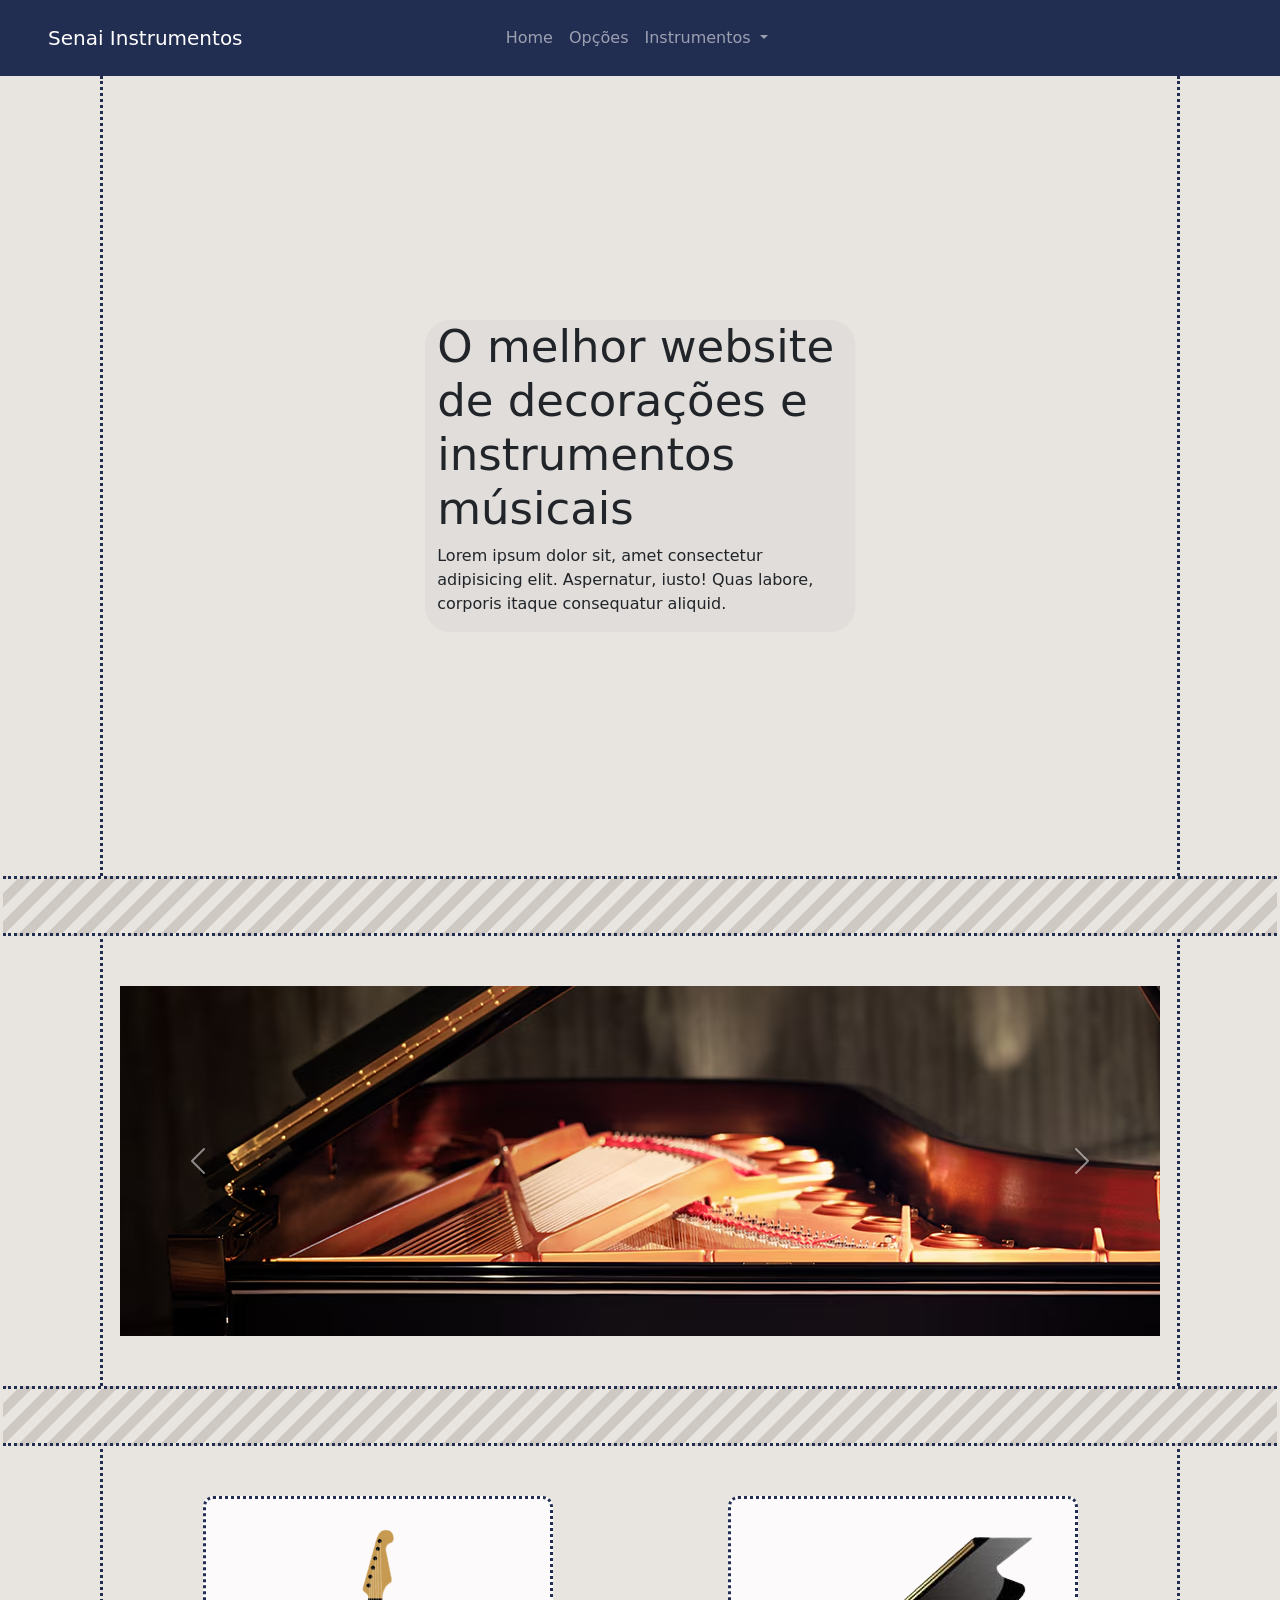
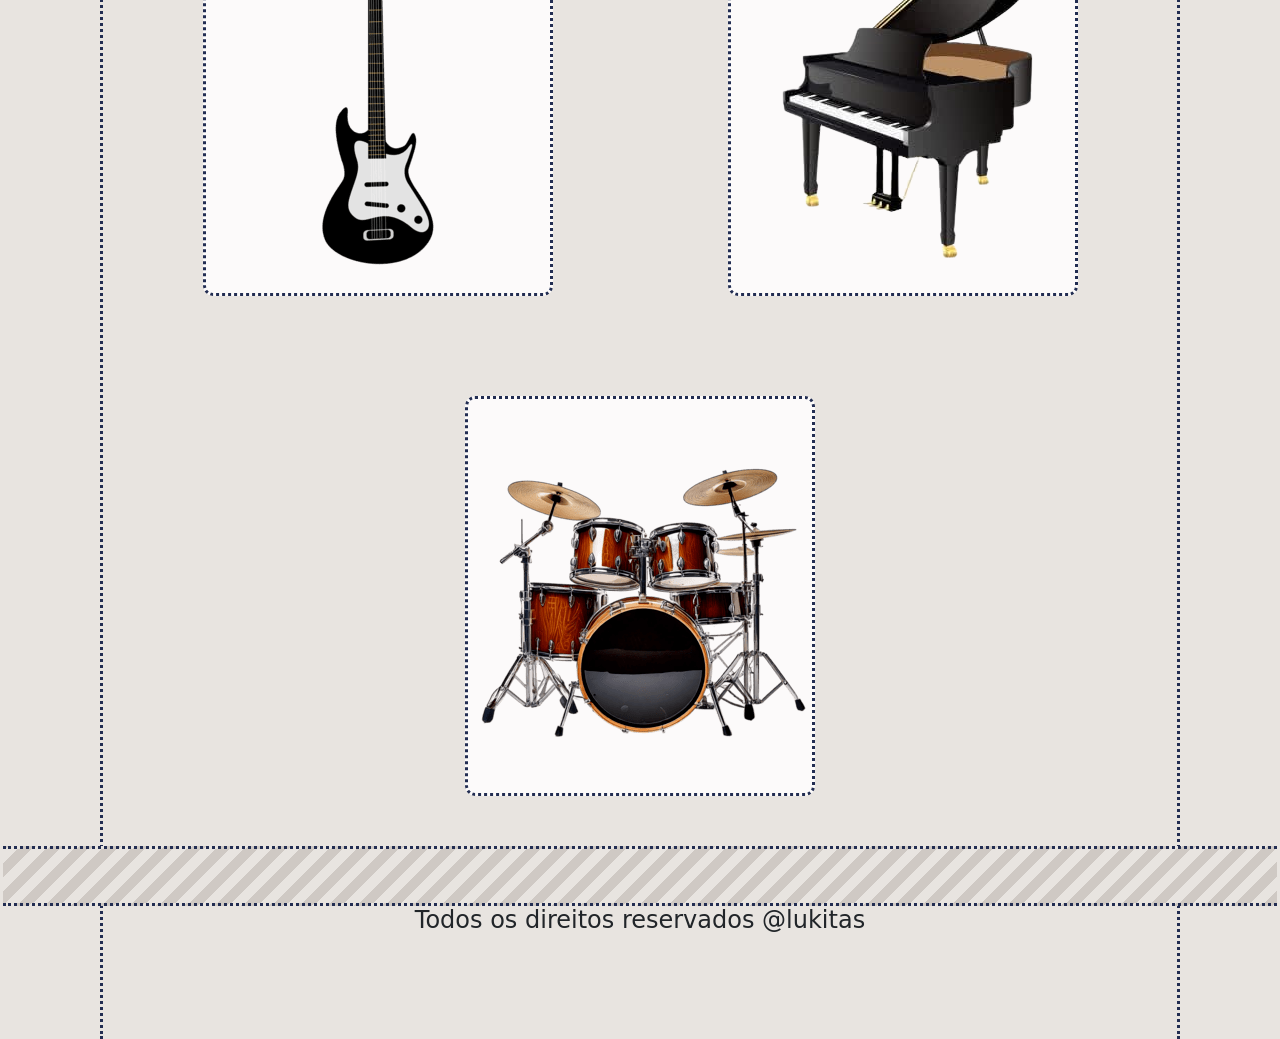
==== index.html @ 1358415d "first commit" ====
<!doctype html>
<html lang="pt-br">
  <head>
    <!-- Required meta tags -->
    <meta charset="utf-8">
    <meta name="viewport" content="width=device-width, initial-scale=1">

    <!-- Bootstrap CSS -->
    <link href="https://cdn.jsdelivr.net/npm/bootstrap@5.3.8/dist/css/bootstrap.min.css" rel="stylesheet" integrity="sha384-sRIl4kxILFvY47J16cr9ZwB07vP4J8+LH7qKQnuqkuIAvNWLzeN8tE5YBujZqJLB" crossorigin="anonymous">
    <link rel="stylesheet" href="https://cdn.jsdelivr.net/npm/bootstrap-icons@1.13.1/font/bootstrap-icons.min.css">
    <!-- <link rel="stylesheet" href="cards.css"> -->
    <link rel="stylesheet" href="index.css">
    <link rel="stylesheet" href="card.css">
    <title></title>
  </head>
  <body>
    <!-- Navbar-->
    <nav class="navbar container-fluid position-fixed navbar-expand-lg navbar-dark d-flex justify-content-center" style="z-index: 999;">
        <div class="container-fluid mx-5" style="padding: 10px 0 10px 0;">
          <a class="navbar-brand" href="#">Senai Instrumentos</a>
          <button class="navbar-toggler" type="button" data-bs-toggle="collapse" data-bs-target="#navbarSupportedContent" aria-controls="navbarSupportedContent" aria-expanded="false" aria-label="Toggle navigation">
            <span class="navbar-toggler-icon"></span>
          </button>
          <div class="collapse navbar-collapse" style="margin-right: 217.06px;" id="navbarSupportedContent">
            <ul class="navbar-nav mx-auto">
              <li class="nav-item d-flex">
                <a class="nav-link" aria-current="page" href="index.html"> Home </a>
              </li>
              <li class="nav-item">
                <a class="nav-link" href="#cards">Opções</a>
              </li>
              <li class="nav-item dropdown">
                <a class="nav-link dropdown-toggle" href="#" role="button" data-bs-toggle="dropdown" aria-expanded="false">
                  Instrumentos
                </a>
                <ul class="dropdown-menu">
                  <li><a class="dropdown-item" href="criticabarbie.html">Guitarra</a></li>
                  <li><a class="dropdown-item" href="criticaguardioes.html">Piano</a></li>
                  <li><a class="dropdown-item" href="oppen.html">Bateria</a></li>
                </ul>
              </li>
              <!-- <li class="nav-item">
                <a class="nav-link disabled" aria-disabled="true">Disabled</a>
              </li> -->
            </ul>
          </div>
        </div>
      </nav>

      <div class="" style="height: 76px;"></div>

      <!--  -->
      <div class="container_main">
        <div class="bordas">
          <div class="main container-fluid h-lg row">
              <span class="main_div nao-selecionavel">
                <h1 class="main_text">O melhor website de decorações e instrumentos músicais</h1>
                <p>Lorem ipsum dolor sit, amet consectetur adipisicing elit. Aspernatur, iusto! Quas labore, corporis itaque consequatur aliquid.</p>
              </span>
              <iframe class="fundo_3d" src='https://my.spline.design/miniroomremakecopyprogrammerroom-Y5254fxgfsBkAkt3zBCQ5rfI/' frameborder='0' width='100%' height='100%'></iframe>
              <!-- <iframe src='https://my.spline.design/miniroomremakecopyprogrammerroom-Y5254fxgfsBkAkt3zBCQ5rfI/' frameborder='0' width='100%' height='100%' class="fundo_3d"></iframe> -->
          </div>
    
          <!--  -->
          <div class="divisor"></div>
          <!--  -->

          <!--carrossel-->
          <div class="div_fundo_container">
            <!-- <div class="div_fundo"> -->
              <div class="animar container-fluid">
                <div id="carouselExample" class="carousel slide">
                  <div class="carousel-inner"  style="overflow: hidden !important;">
                    <div class="carousel-item active" style="overflow: hidden !important;">
                      <div class="quadrado">
                        <img src="img/teste.avif" style="object-fit: cover !important; object-position: center !important;" alt="">
                      </div>
                    </div>
                    <div class="carousel-item">
                      <div class="quadrado">
                        <img src="img/drum.jpg" style="object-fit: cover !important; object-position: center !important;" alt="">
                      </div>
                    </div>
                    <div class="carousel-item">
                      <div class="quadrado">
                        <img src="img/hq720.jpg" style="object-fit: cover !important; object-position: center !important;" alt="">
                      </div>
                    </div>
                  </div>
                  <button class="carousel-control-prev" type="button" data-bs-target="#carouselExample" data-bs-slide="prev">
                    <span class="carousel-control-prev-icon" aria-hidden="true"></span>
                    <span class="visually-hidden">Previous</span>
                  </button>
                  <button class="carousel-control-next" type="button" data-bs-target="#carouselExample" data-bs-slide="next">
                    <span class="carousel-control-next-icon" aria-hidden="true"></span>
                    <span class="visually-hidden">Next</span>
                  </button>
                </div>
              </div>
            <!-- </div> -->
          </div>
          <!--Final do carrosel-->

          <div class="divisor"></div>

          <section id="cards" class="container-fluid">
            <div class="container_cards">
              <div class="flip-card">
                  <div class="flip-card-inner">
                      <!-- Frente do Card -->
                      <div class="flip-card-front">
                      <img src="img/gui.png" alt="">
                      </div>
                      <!-- Verso do Card -->
                      <div class="flip-card-back">
                      <h2>Ver mais sobre Guitarra</h2>
                      <a href="criticabarbie.html" class="bnt_card">Ver mais</a>
                      </div>
                  </div>
              </div>
              <div class="flip-card">
                  <div class="flip-card-inner">
                      <!-- Frente do Card -->
                      <div class="flip-card-front">
                      <img src="img/pian.png" alt="">
                      </div>
                      <!-- Verso do Card -->
                      <div class="flip-card-back">
                      <h2>Ver mais sobre Piano</h2>
                      <a href="criticaguardioes.html" class="bnt_card">Ver mais</a>
                      </div>
                  </div>
              </div>
              <div class="flip-card">
                  <div class="flip-card-inner">
                      <!-- Frente do Card -->
                      <div class="flip-card-front">
                      <img src="img/bat.png" alt="">
                      </div>
                      <!-- Verso do Card -->
                      <div class="flip-card-back">
                      <h2>Ver mais sobre Bateria</h2>
                      <a href="oppen.html" class="bnt_card">Ver mais</a>
                      </div>
                  </div>
              </div>
            </div>
          </section>
          <div class="divisor"></div>
          <h4>Todos os direitos reservados @lukitas</h4>
          <br> <br> <br> <br>   
        </div>
      </div>  

    
  <script src="carregando_items.js"></script>
  <script src="https://cdn.jsdelivr.net/npm/bootstrap@5.3.8/dist/js/bootstrap.bundle.min.js" integrity="sha384-FKyoEForCGlyvwx9Hj09JcYn3nv7wiPVlz7YYwJrWVcXK/BmnVDxM+D2scQbITxI" crossorigin="anonymous"></script>
  </body>
</html>
---- cards.css ----
@import url("https://fonts.googleapis.com/css?family=Cardo:400i|Rubik:400,700&display=swap");
:root {
  --d: 700ms;
  --e: cubic-bezier(0.19, 1, 0.22, 1);
  --font-sans: "Rubik", sans-serif;
  --font-serif: "Cardo", serif;
}

* {
  box-sizing: border-box;
  
}





.page-content {
  display: grid;
  grid-gap: 1rem;
  padding: 1rem;
  max-width: 1024px;
  margin: 0 auto;
  font-family: var(--font-sans);
  
}
.background {
    position: absolute;
    top: 5;
    left: 25;
    right: 25;
    bottom: 0;
    background-color: black; /* Cor do fundo */
    z-index: -1; /* Coloca o fundo atrás dos cards */
  }
@media (min-width: 600px) {
  .page-content {
    grid-template-columns: repeat(2, 1fr);
  }
}
@media (min-width: 800px) {
  .page-content {
    grid-template-columns: repeat(4, 1fr);
  }
}

.card {
  position: relative;
  margin-left: 00px;

  display: flex;
  align-items: center;
  overflow: hidden;
  padding: 1rem;
  margin-left: 70%;
  width: 100%;
  text-align: center;
  color: whitesmoke;
  background-color: whitesmoke;
  box-shadow: 0 1px 1px rgba(0, 0, 0, 0.1), 0 2px 2px rgba(0, 0, 0, 0.1), 0 4px 4px rgba(0, 0, 0, 0.1), 0 8px 8px rgba(0, 0, 0, 0.1), 0 16px 16px rgba(0, 0, 0, 0.1);
}
@media (min-width: 600px) {
  .card {
    height: 350px;
  }
}
.card:before {
  content: "";
  position: absolute;
  top: 0;
  left: 0;
  width: 100%;
  height: 110%;
  background-size: cover;
  background-position: 0 0;
  transition: transform calc(var(--d) * 1.5) var(--e);
  pointer-events: none;
}
.card:after {
  content: "";
  display: block;
  position: absolute;
  top: 0;
  left: 0;
  width: 100%;
  height: 200%;
  pointer-events: none;
  background-image: linear-gradient(to bottom, rgba(0, 0, 0, 0) 0%, rgba(0, 0, 0, 0.009) 11.7%, rgba(0, 0, 0, 0.034) 22.1%, rgba(0, 0, 0, 0.072) 31.2%, rgba(0, 0, 0, 0.123) 39.4%, rgba(0, 0, 0, 0.182) 46.6%, rgba(0, 0, 0, 0.249) 53.1%, rgba(0, 0, 0, 0.32) 58.9%, rgba(0, 0, 0, 0.394) 64.3%, rgba(0, 0, 0, 0.468) 69.3%, rgba(0, 0, 0, 0.54) 74.1%, rgba(0, 0, 0, 0.607) 78.8%, rgba(0, 0, 0, 0.668) 83.6%, rgba(0, 0, 0, 0.721) 88.7%, rgba(0, 0, 0, 0.762) 94.1%, rgba(0, 0, 0, 0.79) 100%);
  transform: translateY(-60%);
  transition: transform calc(var(--d) * 2) var(--e);
}

.card:before {
    /* ... outras propriedades ... */
    background-size: cover; /* ou contain, ou um valor específico de tamanho */
    background-position: center center; /* centraliza a imagem */
    transition: transform calc(var(--d) * 3.5) var(--e);
    pointer-events: none;
  }
  
  .card:nth-child(1):before {
    background-image: url('img/baixados.jpeg');
    background-size: cover; /* ou outro tamanho desejado */
  }
  
  .card:nth-child(2):before {
    background-image: url('img/oppenheimer.jpg');
    background-size: 135% auto; /* ou outro tamanho desejado */
  }
  
  .card:nth-child(3):before {
    background-image: url('img/guardioes.jpg');
    background-size: 125% auto; /* ou outro tamanho desejado */
  }
  
  
  
  
  
  
  


.content {
  position: relative;
  display: flex;
  flex-direction: column;
  align-items: center;
  width: 100%;
  padding: 1rem;
  transition: transform var(--d) var(--e);
  z-index: 1;
}
.content > * + * {
  margin-top: 1rem;
}

.title {
  font-size: 1.3rem;
  font-weight: bold;
  line-height: 1.2;
}

.copy {
  font-family: var(--font-serif);
  font-size: 1.125rem;
  font-style: italic;
  line-height: 1.35;
}

.btn {
  cursor: pointer;
  margin-top: 1.5rem;
  padding: 0.75rem 1.5rem;
  font-size: 0.65rem;
  font-weight: bold;
  letter-spacing: 0.025rem;
  text-transform: uppercase;
  color: white;
  background-color: black;
  border: none;
}
.btn:hover {
  background-color: #635e5e;
}
.btn:focus {
  outline: 1px dashed yellow;
  outline-offset: 3px;
}

@media (hover: hover) and (min-width: 600px) {
  .card:after {
    transform: translateY(0);
  }

  .content {
    transform: translateY(calc(100% - 4.5rem));
  }
  .content > *:not(.title) {
    opacity: 0;
    transform: translateY(1rem);
    transition: transform var(--d) var(--e), opacity var(--d) var(--e);
  }

  .card:hover,
.card:focus-within {
    align-items: center;
  }
  .card:hover:before,
.card:focus-within:before {
    transform: translateY(-4%);
  }
  .card:hover:after,
.card:focus-within:after {
    transform: translateY(-50%);
  }
  .card:hover .content,
.card:focus-within .content {
    transform: translateY(0);
  }
  .card:hover .content > *:not(.title),
.card:focus-within .content > *:not(.title) {
    opacity: 1;
    transform: translateY(0);
    transition-delay: calc(var(--d) / 8);
  }

  .card:focus-within:before, .card:focus-within:after,
.card:focus-within .content,
.card:focus-within .content > *:not(.title) {
    transition-duration: 0s;
  }
}


/* -- YouTube Link Styles -- */

#source-link {
  top: 60px;
}

#source-link > i {
  color: rgb(94, 106, 210);
}

#yt-link {  
  top: 10px;
}

#yt-link > i {
  color: rgb(219, 31, 106); 

}

.meta-link {
  align-items: center;
  backdrop-filter: blur(3px);
  background-color: rgba(255, 255, 255, 0.05);
  border: 1px solid rgba(255, 255, 255, 0.1);
  border-radius: 6px;
  box-shadow: 2px 2px 2px rgba(0, 0, 0, 0.1);
  cursor: pointer;  
  display: inline-flex;
  gap: 5px;
  left: 10px;
  padding: 10px 20px;
  position: fixed;
  text-decoration: none;
  transition: background-color 600ms, border-color 600ms;
  z-index: 10000;
}

.meta-link:hover {
  background-color: rgba(255, 255, 255, 0.1);
  border: 1px solid rgba(255, 255, 255, 0.2);
}

.meta-link > i, .meta-link > span {
  height: 20px;
  line-height: 20px;
}

.meta-link > span {
  color: white;
  font-family: "Rubik", sans-serif;
  transition: color 600ms;
}
---- index.css ----
*{
  box-sizing: border-box;
  margin: 0;
  padding: 0;
}
body{
  /* background: linear-gradient(to right, #e8e4e0, #cfc9c4); */
  background-color: #e8e4e0;
  overflow-x: hidden;
}
.container_main{
  padding: 0 100px 0 100px;
  z-index: 20;
}
nav{
  background-color: #222d52;
}
.bordas{
  border: 3px dotted #222d52;
  border-top: 0px;
  border-bottom: 0px;
  display: flex;
  flex-direction: column;
  align-items: center;
  justify-content: center;
  z-index: 10;
}
.main{
  position: relative;
  height: 800px;
  margin: 0;
  padding: 0;
  z-index: 5;
}
.nao-selecionavel {
  -webkit-user-select: none; /* Chrome, Safari, Opera */
  -moz-user-select: none;    /* Firefox */
  -ms-user-select: none;     /* IE/Edge */
  user-select: none;         /* Padrão moderno */
}

.main_div{
  flex-direction: column;
  position: absolute;
  top: 50%;
  left: 50%;
  transform: translate(-50%, -50%);
  width: 40%;
  height: auto;
  z-index: 101;

  background-color: rgb(199, 199, 199, 0.25);
  border-radius: 25px;
}
.main_text{
  font-size: clamp(1.8rem, 5vh, 5rem);
}
.fundo_3d{
  z-index: 100;
  position: absolute;
  top: 0;
  right: 0;
  padding: 0;
}
.mx-6{
  margin: 0 2vw 0 2vw;
}

.div-infos{
  max-width: 100%;
  padding: 35px;
  width: 100%;
}
.info_groups{
  display: flex;
  opacity: 0;
  transition: 600ms ease;
}
.infos_left{
  height: 16rem;
  width: 50%;

  background-color: #222d52;
  opacity: 90%;
  border-radius: 15px 0 0 15px;
}
.infos_right{
  height: 16rem;
  width: 50%;

  background-color: #1f1f1f;
  opacity: 90%;
  border-radius: 0 15px 15px 0;
}
.divisor{
  border: 3px dotted #222d52;
  border-left: 0px;
  border-right: 0px;
  height: 60px;
  width: calc(100% + 200px);
  background-image: repeating-linear-gradient(
    135deg,
    #e8e4e0,
    #e8e4e0 10px,
    #cfc9c4 10px,
    #cfc9c4 20px
  );
}
.animar{
  opacity: 0;
  transform: translateY(20px);
  transition: 0.6s;
}
.animar.show{
  opacity: 1;
  transform: translateY(0);
}
.quadrado{
  width: 100%;
  height: 350px;
}
.div_fundo_container{
  width: 100%;
  height: clamp(1.8rem, 50vh, 50rem);
  padding: 5px;
  display: flex;
  align-items: center;
  justify-content: center;
}
.div_fundo{
  display: flex;
  align-items: center;
  justify-content: center;
  top: 50%;
  height: 100%;
  width: 100%;
  background-color: #cfc9c4;
  border: 3px dotted #222d52;
  border-radius: 15px;
}
.center{
  display: flex;
  align-items: center;
  justify-content: center;
}
@media screen and (max-width: 1200px){
  .container_main{
    padding: 0 50px 0 50px;
  }
}
---- card.css ----
.container_cards{
  display: flex;
  flex-wrap: wrap;
  align-items: center;
  justify-content: space-around;
  width: 100%;
}

.flip-card {
  background-color: transparent;
  width: 350px;
  height: 400px;
  margin: 50px;
}

.flip-card-inner {
  position: relative;
  width: 100%;
  height: 100%;
  text-align: center;
  transition: transform 0.6s;
  transform-style: preserve-3d;
}

.flip-card:hover .flip-card-inner {
  transform: rotateY(180deg);
}

.flip-card-front, .flip-card-back {
  position: absolute;
  width: 100%;
  height: 100%;
  backface-visibility: hidden;
  display: flex;
  align-items: center;
  justify-content: center;
  border-radius: 10px;
}

.flip-card-front {
  background-color: #fcfafa;
  color: black;
  /* background-image: repeating-linear-gradient(
  45deg,
  #222d52,
  #222d52 10px,
  #dfd8d3 10px,
  #cfc9c4 20px
); */
  border: 3px dotted #222d52;

}

.flip-card-back {
  display: flex;
  flex-direction: column;
  background-color: #fcfafa;
  border: 3px dotted #222d52;
  color: #222d52;
  transform: rotateY(180deg); /* Começa de costas */
  padding: 20px;
}

.bnt_card{
  padding: 4px 5px 4px 5px;
  border-radius: 5px;
  border: none;
  background: linear-gradient(to right, #fff7ef, hsl(0, 0%, 80%));
  transition: all 0.3s ease;
  text-decoration: none;
  color: #222d52;
  cursor: pointer;
}
.bnt_card:hover{
  transform: scale(1.1);
}
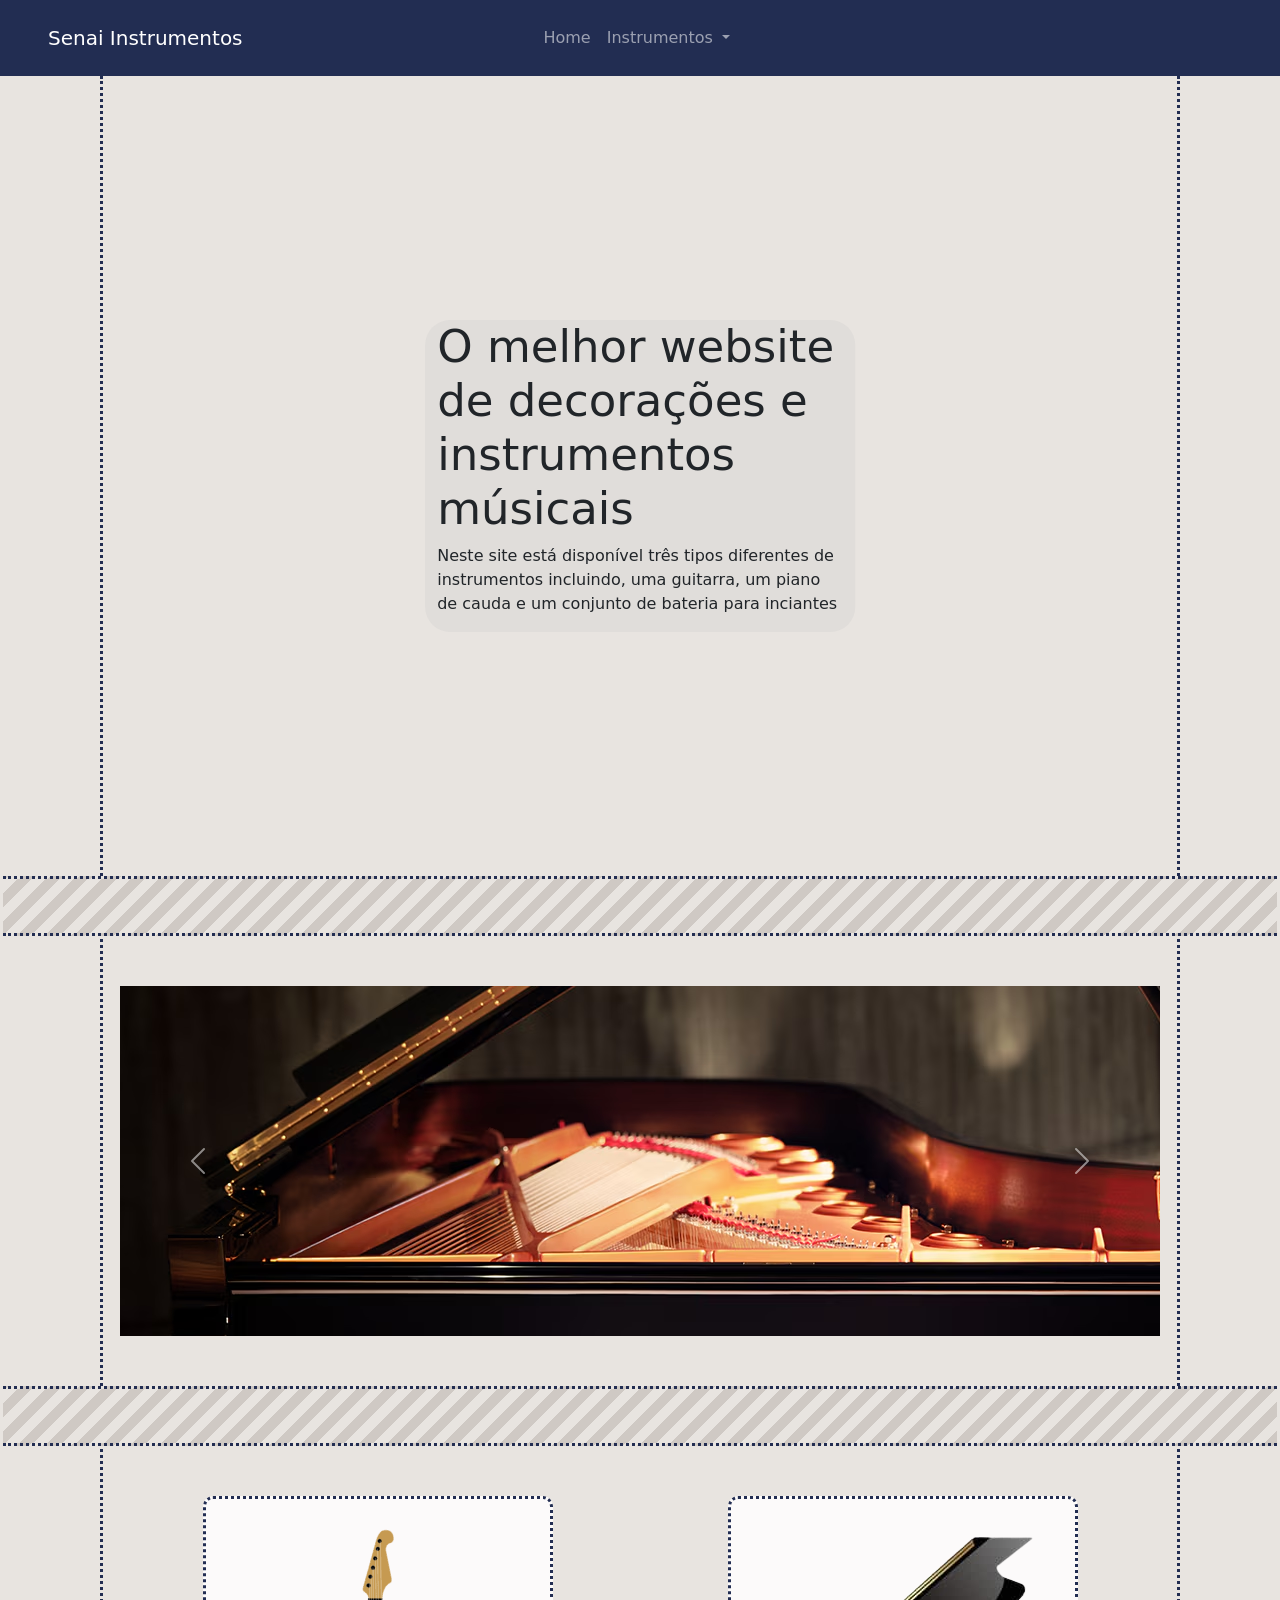
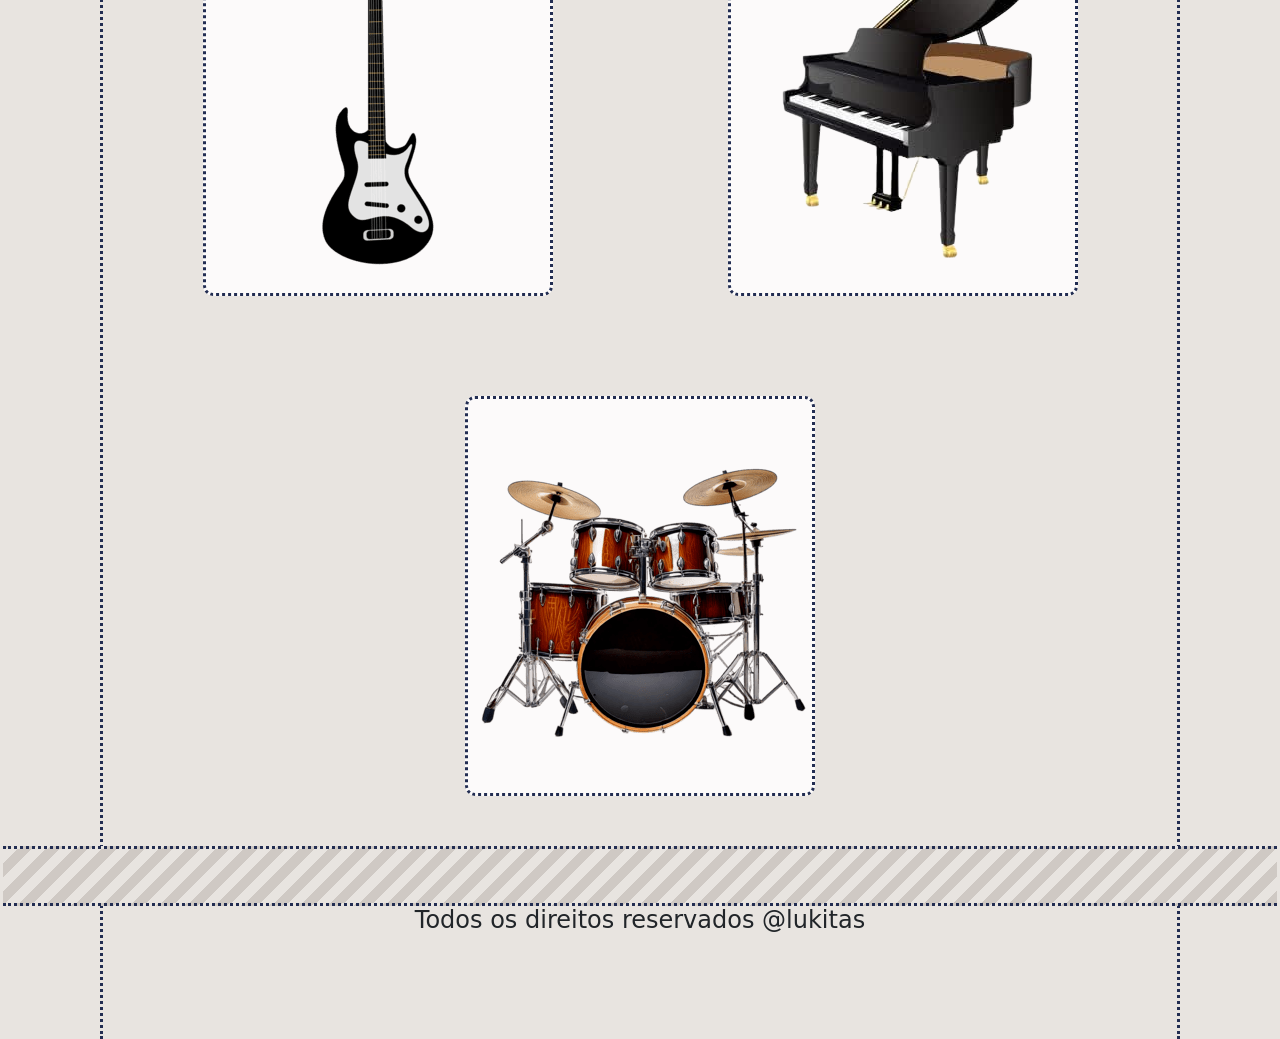
==== commit 8b3412bb: "Alterações nos links da nav e texto principal" ====
--- a/index.html
+++ b/index.html
@@ -26,9 +26,6 @@
               <li class="nav-item d-flex">
                 <a class="nav-link" aria-current="page" href="index.html"> Home </a>
               </li>
-              <li class="nav-item">
-                <a class="nav-link" href="#cards">Opções</a>
-              </li>
               <li class="nav-item dropdown">
                 <a class="nav-link dropdown-toggle" href="#" role="button" data-bs-toggle="dropdown" aria-expanded="false">
                   Instrumentos
@@ -55,7 +52,7 @@
           <div class="main container-fluid h-lg row">
               <span class="main_div nao-selecionavel">
                 <h1 class="main_text">O melhor website de decorações e instrumentos músicais</h1>
-                <p>Lorem ipsum dolor sit, amet consectetur adipisicing elit. Aspernatur, iusto! Quas labore, corporis itaque consequatur aliquid.</p>
+                <p>Neste site está disponível três tipos diferentes de instrumentos incluindo, uma guitarra, um piano de cauda e um conjunto de bateria para inciantes</p>
               </span>
               <iframe class="fundo_3d" src='https://my.spline.design/miniroomremakecopyprogrammerroom-Y5254fxgfsBkAkt3zBCQ5rfI/' frameborder='0' width='100%' height='100%'></iframe>
               <!-- <iframe src='https://my.spline.design/miniroomremakecopyprogrammerroom-Y5254fxgfsBkAkt3zBCQ5rfI/' frameborder='0' width='100%' height='100%' class="fundo_3d"></iframe> -->
@@ -68,20 +65,20 @@
           <!--carrossel-->
           <div class="div_fundo_container">
             <!-- <div class="div_fundo"> -->
-              <div class="animar container-fluid">
-                <div id="carouselExample" class="carousel slide">
-                  <div class="carousel-inner"  style="overflow: hidden !important;">
-                    <div class="carousel-item active" style="overflow: hidden !important;">
+              <div class="animar container-fluid" style="display: flex; justify-content: center;">
+                <div id="carouselExample" class="carousel slide quadrado">
+                  <div class="carousel-inner quadrado"  style="overflow: hidden !important;">
+                    <div class="carousel-item quadrado active" style="overflow: hidden !important;">
                       <div class="quadrado">
                         <img src="img/teste.avif" style="object-fit: cover !important; object-position: center !important;" alt="">
                       </div>
                     </div>
-                    <div class="carousel-item">
+                    <div class="carousel-item quadrado">
                       <div class="quadrado">
                         <img src="img/drum.jpg" style="object-fit: cover !important; object-position: center !important;" alt="">
                       </div>
                     </div>
-                    <div class="carousel-item">
+                    <div class="carousel-item quadrado">
                       <div class="quadrado">
                         <img src="img/hq720.jpg" style="object-fit: cover !important; object-position: center !important;" alt="">
                       </div>
@@ -105,7 +102,7 @@
 
           <section id="cards" class="container-fluid">
             <div class="container_cards">
-              <div class="flip-card">
+              <div class="flip-card animar">
                   <div class="flip-card-inner">
                       <!-- Frente do Card -->
                       <div class="flip-card-front">
@@ -118,7 +115,7 @@
                       </div>
                   </div>
               </div>
-              <div class="flip-card">
+              <div class="flip-card animar">
                   <div class="flip-card-inner">
                       <!-- Frente do Card -->
                       <div class="flip-card-front">
@@ -131,7 +128,7 @@
                       </div>
                   </div>
               </div>
-              <div class="flip-card">
+              <div class="flip-card animar">
                   <div class="flip-card-inner">
                       <!-- Frente do Card -->
                       <div class="flip-card-front">
--- a/index.css
+++ b/index.css
@@ -116,7 +116,7 @@
   transform: translateY(0);
 }
 .quadrado{
-  width: 100%;
+  width: 1200px;
   height: 350px;
 }
 .div_fundo_container{
@@ -143,6 +143,11 @@
   align-items: center;
   justify-content: center;
 }
+@media screen and (max-width: 1500px){
+  .quadrado{
+    width: 100%;
+  }
+}
 @media screen and (max-width: 1200px){
   .container_main{
     padding: 0 50px 0 50px;
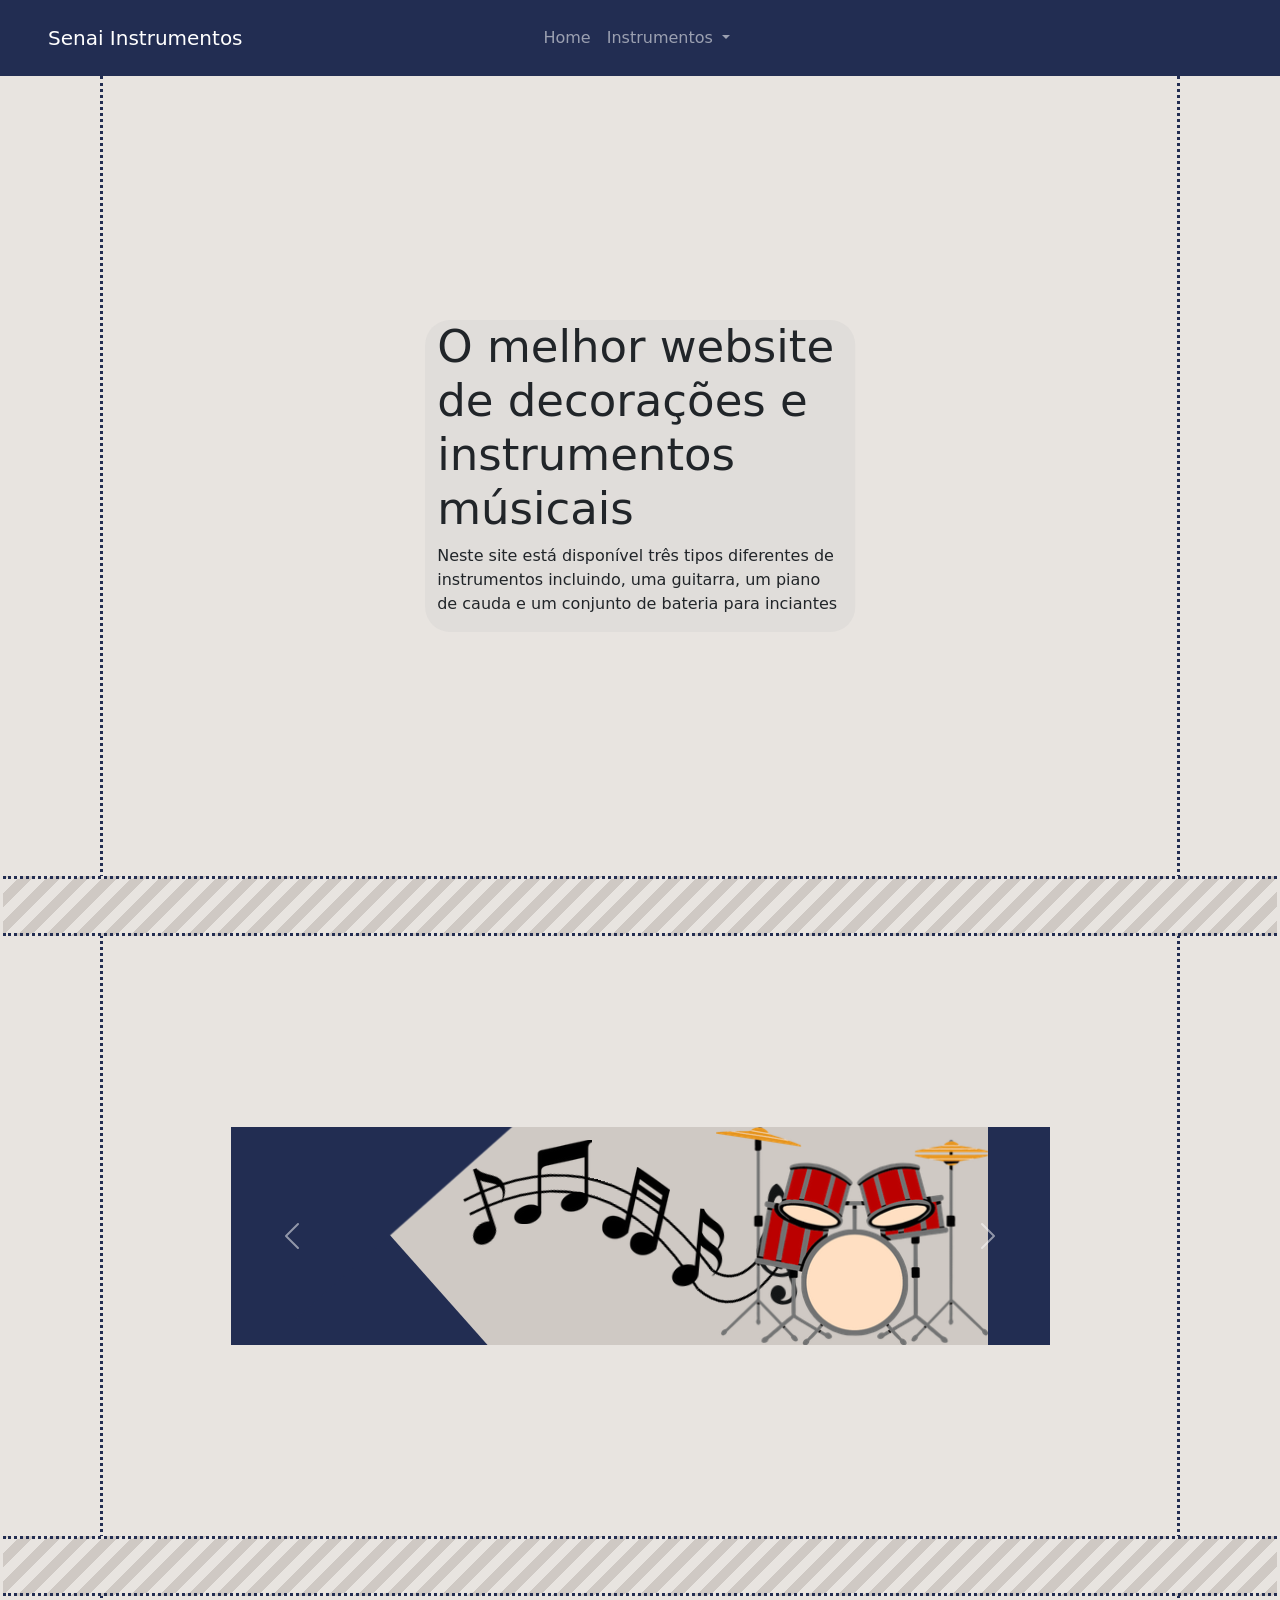
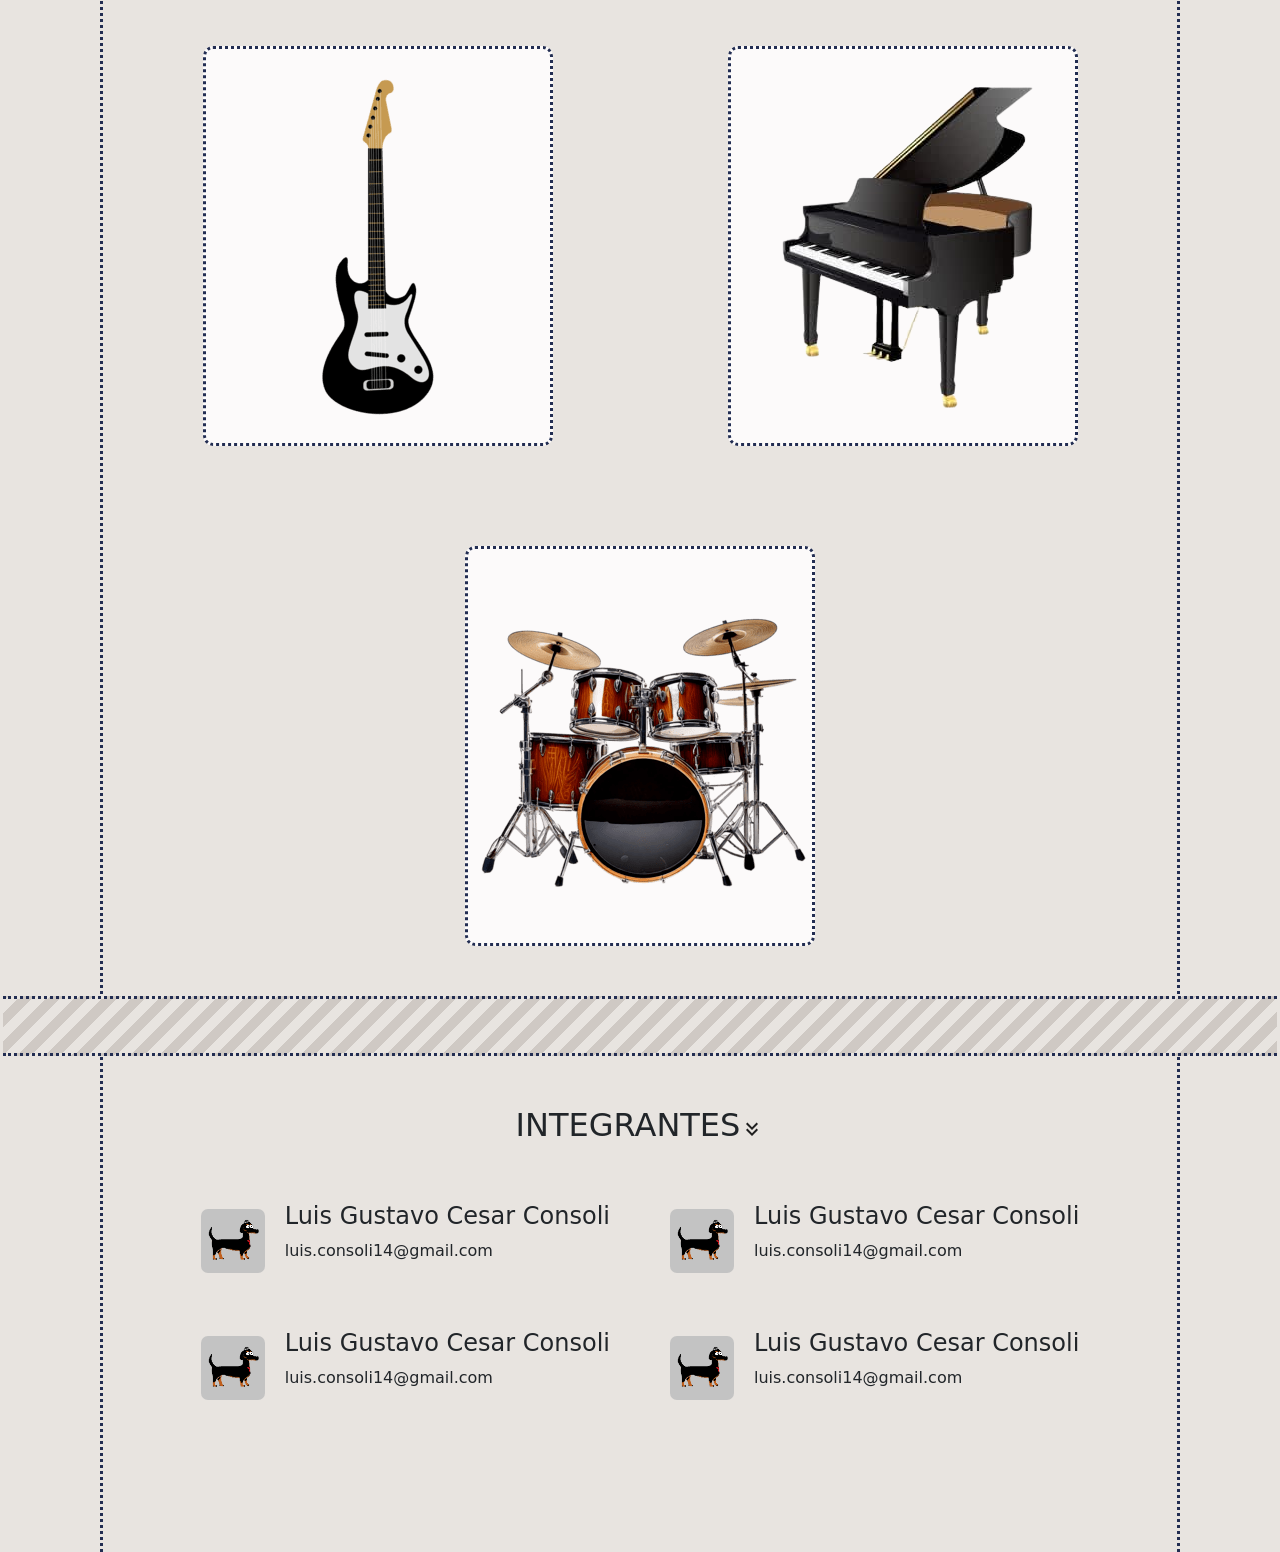
==== commit 2ed72844: "Atualização de animações de compra" ====
--- a/index.html
+++ b/index.html
@@ -64,35 +64,26 @@
 
           <!--carrossel-->
           <div class="div_fundo_container">
-            <!-- <div class="div_fundo"> -->
-              <div class="animar container-fluid" style="display: flex; justify-content: center;">
-                <div id="carouselExample" class="carousel slide quadrado">
-                  <div class="carousel-inner quadrado"  style="overflow: hidden !important;">
-                    <div class="carousel-item quadrado active" style="overflow: hidden !important;">
-                      <div class="quadrado">
-                        <img src="img/teste.avif" style="object-fit: cover !important; object-position: center !important;" alt="">
-                      </div>
-                    </div>
-                    <div class="carousel-item quadrado">
-                      <div class="quadrado">
-                        <img src="img/drum.jpg" style="object-fit: cover !important; object-position: center !important;" alt="">
-                      </div>
-                    </div>
-                    <div class="carousel-item quadrado">
-                      <div class="quadrado">
-                        <img src="img/hq720.jpg" style="object-fit: cover !important; object-position: center !important;" alt="">
-                      </div>
-                    </div>
+              <div id="carouselExample" class="carousel slide">
+                <div class="carousel-inner">
+                  <div class="carousel-item active">
+                    <img src="img/b.png" class="d-block w-100" alt="...">
                   </div>
-                  <button class="carousel-control-prev" type="button" data-bs-target="#carouselExample" data-bs-slide="prev">
-                    <span class="carousel-control-prev-icon" aria-hidden="true"></span>
-                    <span class="visually-hidden">Previous</span>
-                  </button>
-                  <button class="carousel-control-next" type="button" data-bs-target="#carouselExample" data-bs-slide="next">
-                    <span class="carousel-control-next-icon" aria-hidden="true"></span>
-                    <span class="visually-hidden">Next</span>
-                  </button>
+                  <div class="carousel-item">
+                    <img src="img/p.png" class="d-block w-100" alt="...">
+                  </div>
+                  <div class="carousel-item">
+                    <img src="img/v.png" class="d-block w-100" alt="...">
+                  </div>
                 </div>
+                <button class="carousel-control-prev" type="button" data-bs-target="#carouselExample" data-bs-slide="prev">
+                  <span class="carousel-control-prev-icon" aria-hidden="true"></span>
+                  <span class="visually-hidden">Previous</span>
+                </button>
+                <button class="carousel-control-next" type="button" data-bs-target="#carouselExample" data-bs-slide="next">
+                  <span class="carousel-control-next-icon" aria-hidden="true"></span>
+                  <span class="visually-hidden">Next</span>
+                </button>
               </div>
             <!-- </div> -->
           </div>
@@ -144,7 +135,46 @@
             </div>
           </section>
           <div class="divisor"></div>
-          <h4>Todos os direitos reservados @lukitas</h4>
+          <div class="footer">
+            <span style="display: flex; align-items: center;">
+              <h2>INTEGRANTES</h2>
+              <img src="img/arrow_down.svg" alt="">
+            </span>
+            <div style="display: flex; gap: 60px; margin-top: 50px;">
+              <div>
+                <span class="item_footer">
+                  <img src="img/logo1.png" alt="" class="logo anima1">
+                  <span>
+                    <h4>Luis Gustavo Cesar Consoli</h4>
+                    <p>luis.consoli14@gmail.com</p>
+                  </span>
+                </span>
+                <span class="item_footer">
+                  <img src="img/logo1.png" alt="" class="logo anima2">
+                  <span>
+                    <h4>Luis Gustavo Cesar Consoli</h4>
+                    <p>luis.consoli14@gmail.com</p>
+                  </span>
+                </span>
+              </div>
+              <div>
+                <span class="item_footer">
+                  <img src="img/logo1.png" alt="" class="logo anima3">
+                  <span>
+                    <h4>Luis Gustavo Cesar Consoli</h4>
+                    <p>luis.consoli14@gmail.com</p>
+                  </span>
+                </span>
+                <span class="item_footer">
+                  <img src="img/logo1.png" alt="" class="logo anima4">
+                  <span>
+                    <h4>Luis Gustavo Cesar Consoli</h4>
+                    <p>luis.consoli14@gmail.com</p>
+                  </span>
+                </span>
+              </div>
+            </div>
+          </div>
           <br> <br> <br> <br>   
         </div>
       </div>  
--- a/index.css
+++ b/index.css
@@ -117,11 +117,13 @@
 }
 .quadrado{
   width: 1200px;
+  overflow: hidden;
   height: 350px;
 }
 .div_fundo_container{
   width: 100%;
-  height: clamp(1.8rem, 50vh, 50rem);
+  /* height: clamp(1.8rem, 50vh, 50rem); */
+  height: 600px;
   padding: 5px;
   display: flex;
   align-items: center;
@@ -142,6 +144,68 @@
   display: flex;
   align-items: center;
   justify-content: center;
+}
+.footer{
+  margin-top: 50px;
+  display: flex;
+  flex-direction: column;
+  justify-content: center;
+  align-items: center;
+  width: 100%;
+}
+.item_footer{
+  display: flex;
+  justify-content: center;
+  align-items: center;
+  gap: 20px;
+  margin-bottom: 50px;
+}
+.logo{
+  width: 64px;
+  height: 64px;
+  border-radius: 7px;
+  left: 0;
+}
+
+.anima1{
+  animation: girarLogo1 2s ease-in-out infinite;
+  animation-direction: alternate;
+}
+.anima2{
+  animation: girarLogo2 3s ease-in-out infinite;
+  animation-direction: alternate;
+}
+.anima3{
+  animation: girarLogo3 2.5s ease-in-out infinite;
+  animation-direction: alternate;
+}
+.anima4{
+  animation: girarLogo4 4s ease-in-out infinite;
+  animation-direction: alternate;
+}
+@keyframes girarLogo1{
+  0%{transform: translateY(0) rotate(0);}
+  30%{transform: translateY(-70px) rotate(45deg);}
+  60%{transform: translateY(-40px) rotate(-30deg);}
+  100%{transform: translateY(0) rotate(0);}
+}
+@keyframes girarLogo2{
+  0%{transform: translateY(0) rotate(0);}
+  30%{transform: translateY(-70px) rotate(-25deg);}
+  60%{transform: translateY(-40px) rotate(40deg);}
+  100%{transform: translateY(0) rotate(0);}
+}
+@keyframes girarLogo3{
+  0%{transform: translateY(0) rotate(0);}
+  30%{transform: translateY(70px) rotate(45deg);}
+  60%{transform: translateY(40px) rotate(-30deg);}
+  100%{transform: translateY(0) rotate(0);}
+}
+@keyframes girarLogo4{
+  0%{transform: translateY(0) rotate(0);}
+  30%{transform: translateY(70px) rotate(-25deg);}
+  60%{transform: translateY(40px) rotate(40deg);}
+  100%{transform: translateY(0) rotate(0);}
 }
 @media screen and (max-width: 1500px){
   .quadrado{
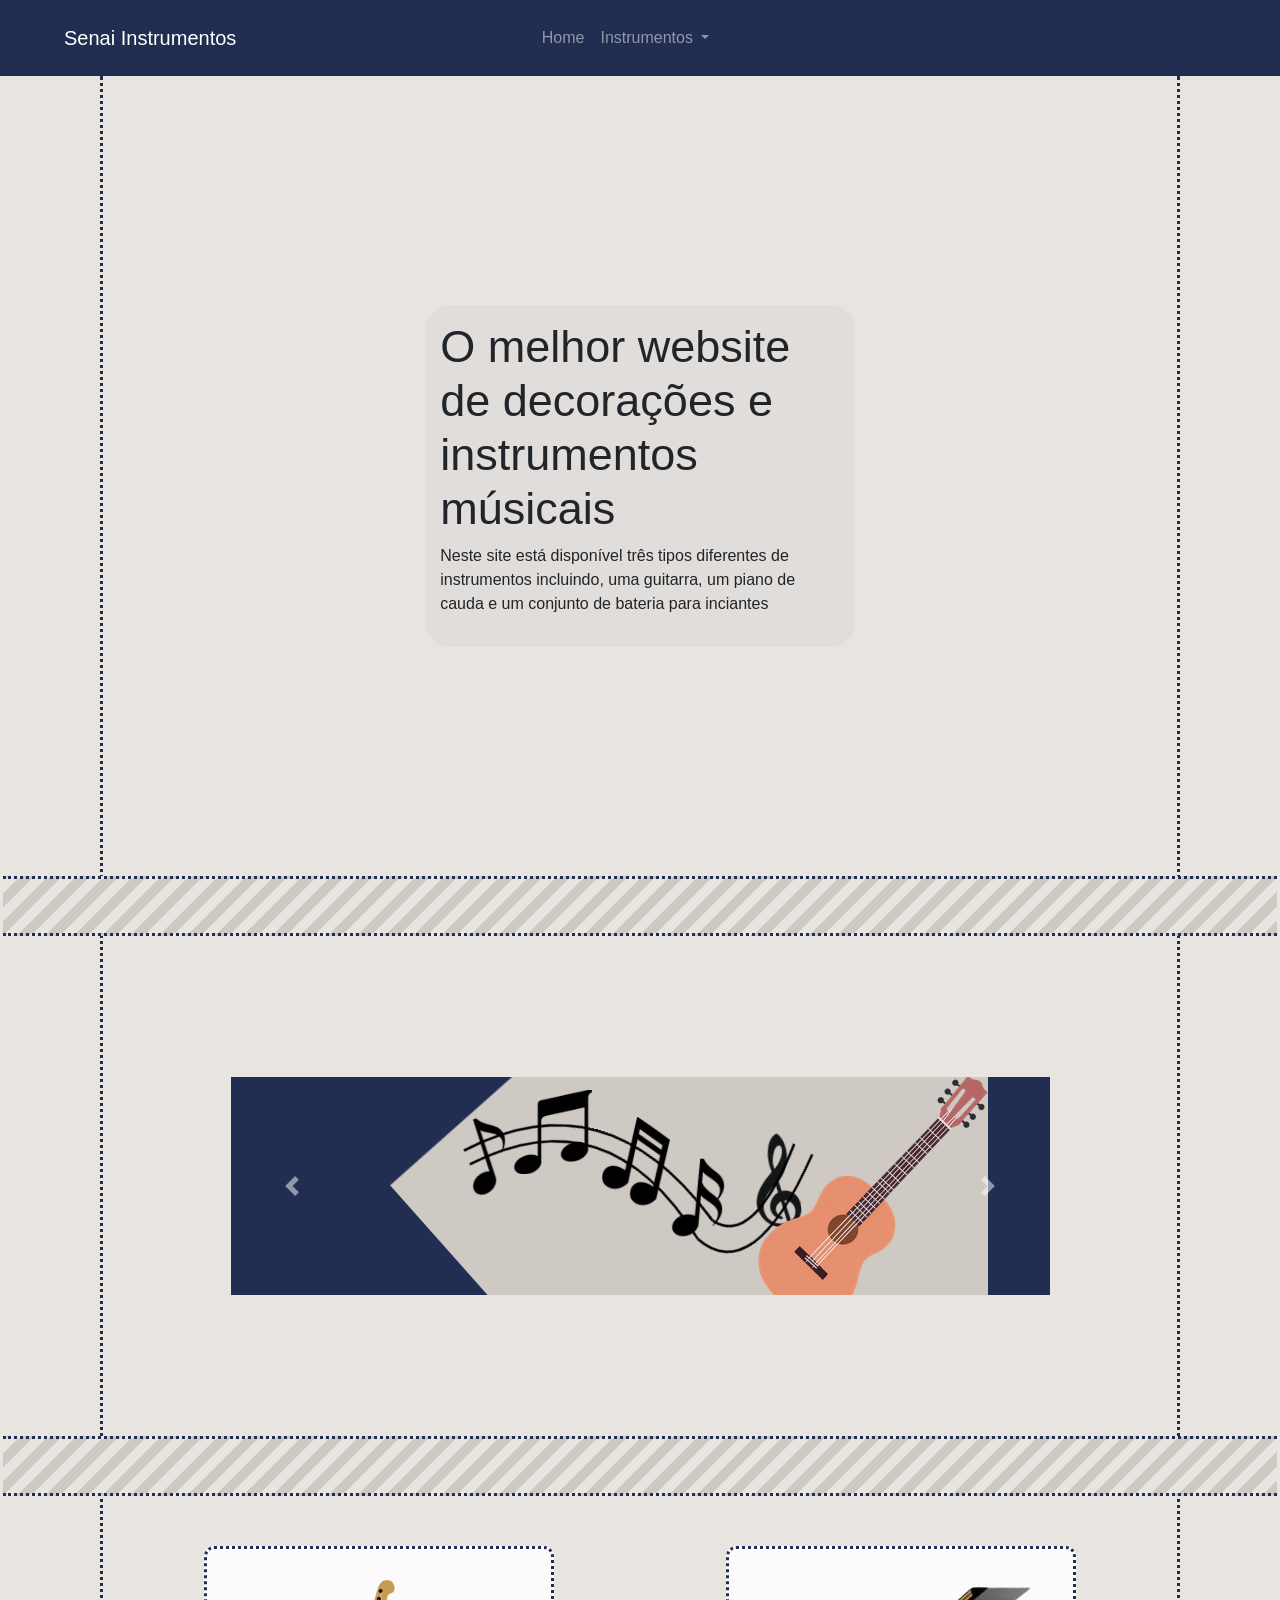
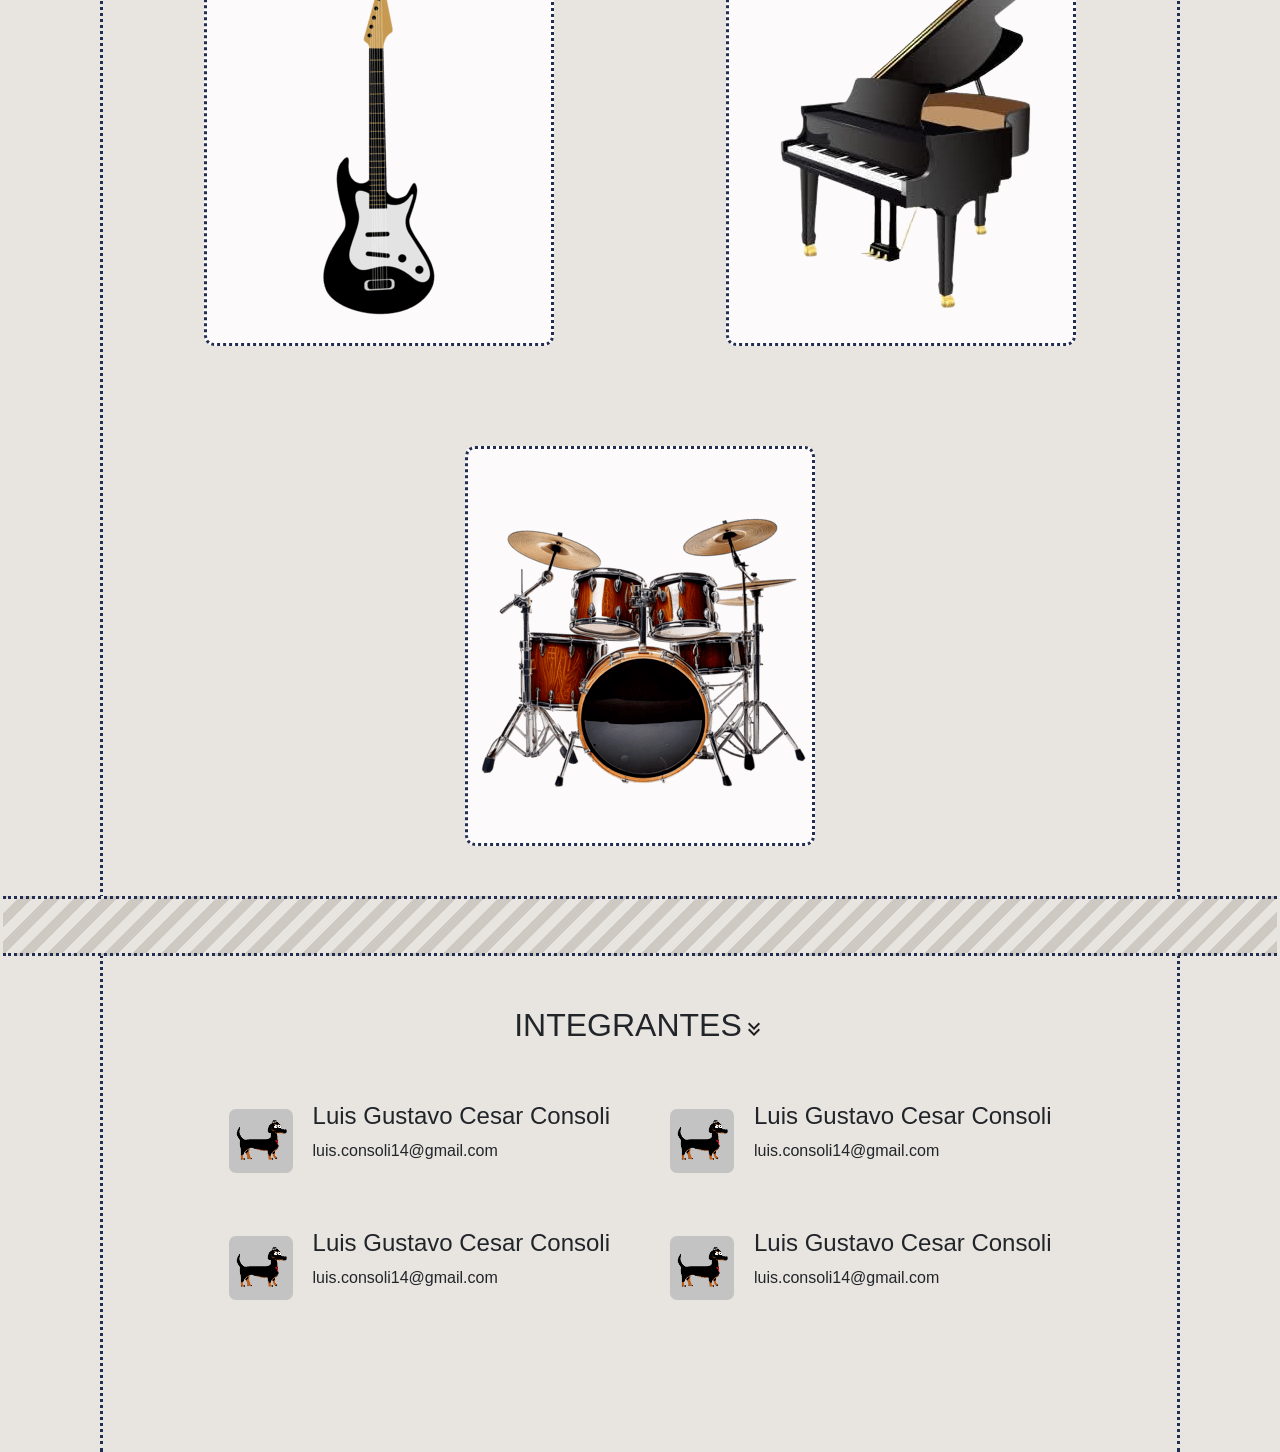
==== commit b8321aaf: "corrigindo erros no botão de compra e bs" ====
--- a/index.html
+++ b/index.html
@@ -6,12 +6,10 @@
     <meta name="viewport" content="width=device-width, initial-scale=1">
 
     <!-- Bootstrap CSS -->
-    <link href="https://cdn.jsdelivr.net/npm/bootstrap@5.3.8/dist/css/bootstrap.min.css" rel="stylesheet" integrity="sha384-sRIl4kxILFvY47J16cr9ZwB07vP4J8+LH7qKQnuqkuIAvNWLzeN8tE5YBujZqJLB" crossorigin="anonymous">
-    <link rel="stylesheet" href="https://cdn.jsdelivr.net/npm/bootstrap-icons@1.13.1/font/bootstrap-icons.min.css">
-    <!-- <link rel="stylesheet" href="cards.css"> -->
+    <link rel="stylesheet" href="https://cdn.jsdelivr.net/npm/bootstrap@4.0.0/dist/css/bootstrap.min.css" integrity="sha384-Gn5384xqQ1aoWXA+058RXPxPg6fy4IWvTNh0E263XmFcJlSAwiGgFAW/dAiS6JXm" crossorigin="anonymous">
     <link rel="stylesheet" href="index.css">
     <link rel="stylesheet" href="card.css">
-    <title></title>
+    <title>Home</title>
   </head>
   <body>
     <!-- Navbar-->
@@ -50,7 +48,7 @@
       <div class="container_main">
         <div class="bordas">
           <div class="main container-fluid h-lg row">
-              <span class="main_div nao-selecionavel">
+              <span class="main_div">
                 <h1 class="main_text">O melhor website de decorações e instrumentos músicais</h1>
                 <p>Neste site está disponível três tipos diferentes de instrumentos incluindo, uma guitarra, um piano de cauda e um conjunto de bateria para inciantes</p>
               </span>
@@ -64,28 +62,27 @@
 
           <!--carrossel-->
           <div class="div_fundo_container">
-              <div id="carouselExample" class="carousel slide">
-                <div class="carousel-inner">
-                  <div class="carousel-item active">
-                    <img src="img/b.png" class="d-block w-100" alt="...">
-                  </div>
-                  <div class="carousel-item">
-                    <img src="img/p.png" class="d-block w-100" alt="...">
-                  </div>
-                  <div class="carousel-item">
-                    <img src="img/v.png" class="d-block w-100" alt="...">
-                  </div>
+            <div id="carouselExampleControls" class="carousel slide animar" data-ride="carousel">
+              <div class="carousel-inner">
+                <div class="carousel-item active">
+                  <img class="d-block w-100" src="img/v.png" alt="First slide">
                 </div>
-                <button class="carousel-control-prev" type="button" data-bs-target="#carouselExample" data-bs-slide="prev">
-                  <span class="carousel-control-prev-icon" aria-hidden="true"></span>
-                  <span class="visually-hidden">Previous</span>
-                </button>
-                <button class="carousel-control-next" type="button" data-bs-target="#carouselExample" data-bs-slide="next">
-                  <span class="carousel-control-next-icon" aria-hidden="true"></span>
-                  <span class="visually-hidden">Next</span>
-                </button>
+                <div class="carousel-item">
+                  <img class="d-block w-100" src="img/p.png" alt="Second slide">
+                </div>
+                <div class="carousel-item">
+                  <img class="d-block w-100" src="img/b.png" alt="Third slide">
+                </div>
               </div>
-            <!-- </div> -->
+              <a class="carousel-control-prev" href="#carouselExampleControls" role="button" data-slide="prev">
+                <span class="carousel-control-prev-icon" aria-hidden="true"></span>
+                <span class="sr-only">Previous</span>
+              </a>
+              <a class="carousel-control-next" href="#carouselExampleControls" role="button" data-slide="next">
+                <span class="carousel-control-next-icon" aria-hidden="true"></span>
+                <span class="sr-only">Next</span>
+              </a>
+            </div>
           </div>
           <!--Final do carrosel-->
 
@@ -140,7 +137,7 @@
               <h2>INTEGRANTES</h2>
               <img src="img/arrow_down.svg" alt="">
             </span>
-            <div style="display: flex; gap: 60px; margin-top: 50px;">
+            <div style="display: flex; gap: 60px; margin-top: 50px;" class="animar">
               <div>
                 <span class="item_footer">
                   <img src="img/logo1.png" alt="" class="logo anima1">
@@ -181,6 +178,8 @@
 
     
   <script src="carregando_items.js"></script>
-  <script src="https://cdn.jsdelivr.net/npm/bootstrap@5.3.8/dist/js/bootstrap.bundle.min.js" integrity="sha384-FKyoEForCGlyvwx9Hj09JcYn3nv7wiPVlz7YYwJrWVcXK/BmnVDxM+D2scQbITxI" crossorigin="anonymous"></script>
+  <script src="https://code.jquery.com/jquery-3.2.1.slim.min.js" integrity="sha384-KJ3o2DKtIkvYIK3UENzmM7KCkRr/rE9/Qpg6aAZGJwFDMVNA/GpGFF93hXpG5KkN" crossorigin="anonymous"></script>
+  <script src="https://cdn.jsdelivr.net/npm/popper.js@1.12.9/dist/umd/popper.min.js" integrity="sha384-ApNbgh9B+Y1QKtv3Rn7W3mgPxhU9K/ScQsAP7hUibX39j7fakFPskvXusvfa0b4Q" crossorigin="anonymous"></script>
+  <script src="https://cdn.jsdelivr.net/npm/bootstrap@4.0.0/dist/js/bootstrap.min.js" integrity="sha384-JZR6Spejh4U02d8jOt6vLEHfe/JQGiRRSQQxSfFWpi1MquVdAyjUar5+76PVCmYl" crossorigin="anonymous"></script>
   </body>
 </html>
--- a/index.css
+++ b/index.css
@@ -32,12 +32,6 @@
   padding: 0;
   z-index: 5;
 }
-.nao-selecionavel {
-  -webkit-user-select: none; /* Chrome, Safari, Opera */
-  -moz-user-select: none;    /* Firefox */
-  -ms-user-select: none;     /* IE/Edge */
-  user-select: none;         /* Padrão moderno */
-}
 
 .main_div{
   flex-direction: column;
@@ -48,6 +42,7 @@
   width: 40%;
   height: auto;
   z-index: 101;
+  padding: 15px;
 
   background-color: rgb(199, 199, 199, 0.25);
   border-radius: 25px;
@@ -66,32 +61,6 @@
   margin: 0 2vw 0 2vw;
 }
 
-.div-infos{
-  max-width: 100%;
-  padding: 35px;
-  width: 100%;
-}
-.info_groups{
-  display: flex;
-  opacity: 0;
-  transition: 600ms ease;
-}
-.infos_left{
-  height: 16rem;
-  width: 50%;
-
-  background-color: #222d52;
-  opacity: 90%;
-  border-radius: 15px 0 0 15px;
-}
-.infos_right{
-  height: 16rem;
-  width: 50%;
-
-  background-color: #1f1f1f;
-  opacity: 90%;
-  border-radius: 0 15px 15px 0;
-}
 .divisor{
   border: 3px dotted #222d52;
   border-left: 0px;
@@ -123,7 +92,7 @@
 .div_fundo_container{
   width: 100%;
   /* height: clamp(1.8rem, 50vh, 50rem); */
-  height: 600px;
+  height: 500px;
   padding: 5px;
   display: flex;
   align-items: center;
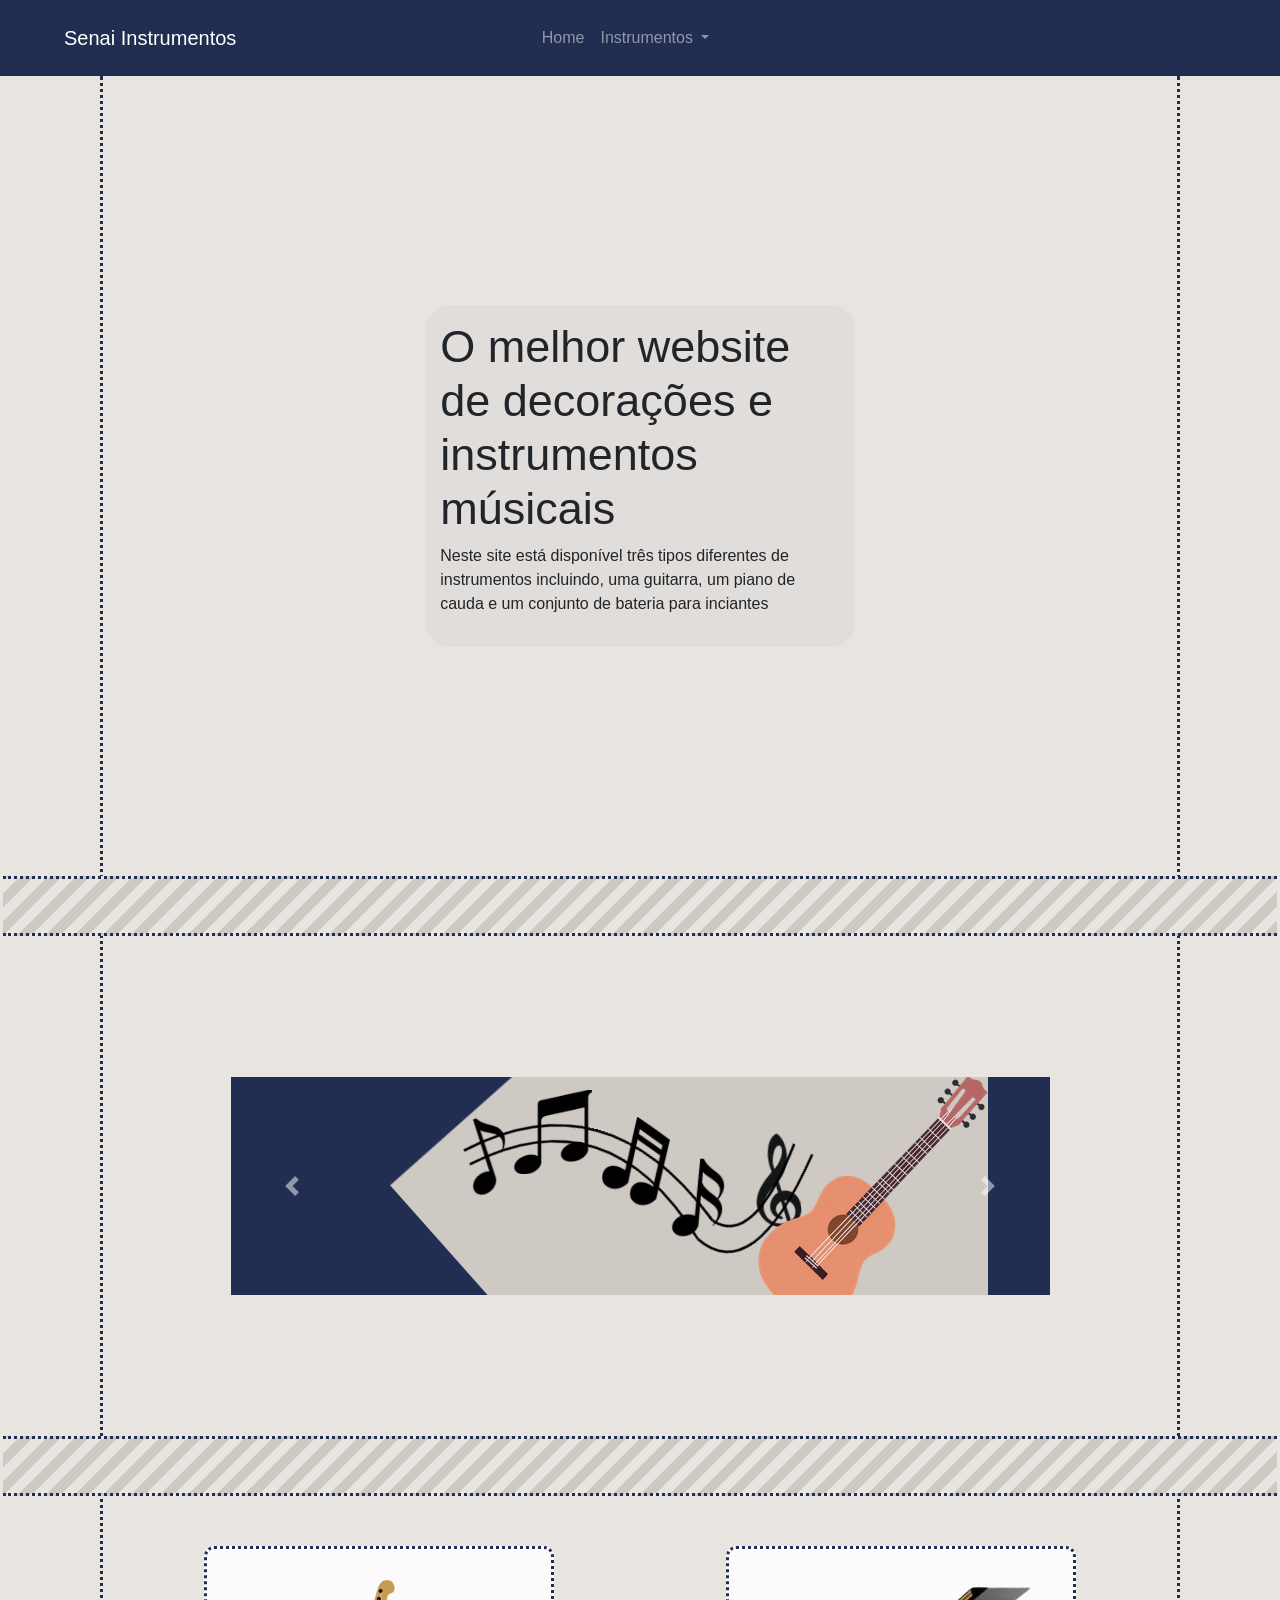
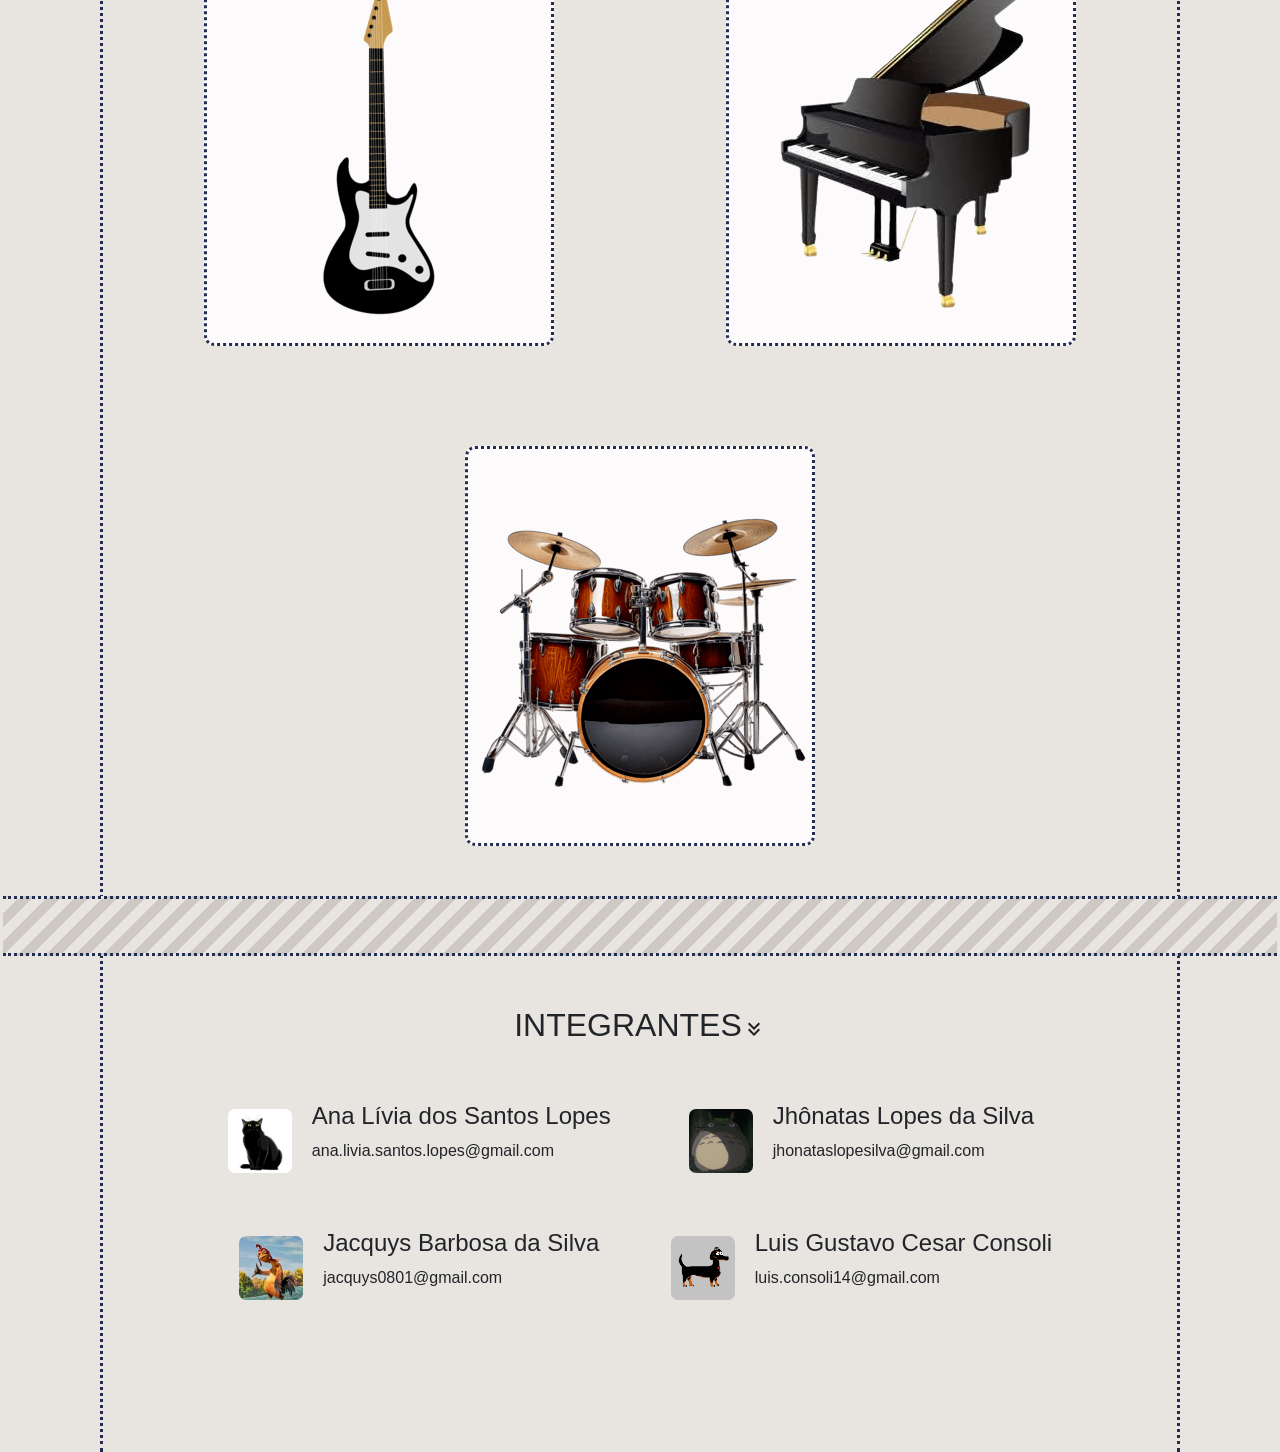
==== commit 7975e974: "mudando integrantes no footer" ====
--- a/index.html
+++ b/index.html
@@ -24,15 +24,16 @@
               <li class="nav-item d-flex">
                 <a class="nav-link" aria-current="page" href="index.html"> Home </a>
               </li>
-              <li class="nav-item dropdown">
-                <a class="nav-link dropdown-toggle" href="#" role="button" data-bs-toggle="dropdown" aria-expanded="false">
+              <li class="dropdown">
+                <a class="nav-link dropdown-toggle" href="#" role="button" id="dropdownMenuLink" data-toggle="dropdown" aria-haspopup="true" aria-expanded="false">
                   Instrumentos
                 </a>
-                <ul class="dropdown-menu">
-                  <li><a class="dropdown-item" href="criticabarbie.html">Guitarra</a></li>
-                  <li><a class="dropdown-item" href="criticaguardioes.html">Piano</a></li>
-                  <li><a class="dropdown-item" href="oppen.html">Bateria</a></li>
-                </ul>
+
+                <div class="dropdown-menu" aria-labelledby="dropdownMenuLink">
+                  <a class="dropdown-item" href="criticabarbie.html">Guitarra</a>
+                  <a class="dropdown-item" href="criticaguardioes.html">Piano</a>
+                  <a class="dropdown-item" href="oppen.html">Bateria</a>
+                </div>
               </li>
               <!-- <li class="nav-item">
                 <a class="nav-link disabled" aria-disabled="true">Disabled</a>
@@ -140,26 +141,26 @@
             <div style="display: flex; gap: 60px; margin-top: 50px;" class="animar">
               <div>
                 <span class="item_footer">
-                  <img src="img/logo1.png" alt="" class="logo anima1">
+                  <img src="img/gat.avif" alt="" class="logo anima1">
                   <span>
-                    <h4>Luis Gustavo Cesar Consoli</h4>
-                    <p>luis.consoli14@gmail.com</p>
+                    <h4>Ana Lívia dos Santos Lopes</h4>
+                    <p>ana.livia.santos.lopes@gmail.com</p>
                   </span>
                 </span>
                 <span class="item_footer">
-                  <img src="img/logo1.png" alt="" class="logo anima2">
+                  <img src="img/joao.jpg" alt="" class="logo anima2">
                   <span>
-                    <h4>Luis Gustavo Cesar Consoli</h4>
-                    <p>luis.consoli14@gmail.com</p>
+                    <h4>Jacquys Barbosa da Silva</h4>
+                    <p>jacquys0801@gmail.com</p>
                   </span>
                 </span>
               </div>
               <div>
                 <span class="item_footer">
-                  <img src="img/logo1.png" alt="" class="logo anima3">
+                  <img src="img/Totoro_in_the_rain.webp" alt="" class="logo anima3">
                   <span>
-                    <h4>Luis Gustavo Cesar Consoli</h4>
-                    <p>luis.consoli14@gmail.com</p>
+                    <h4>Jhônatas Lopes da Silva</h4>
+                    <p>jhonataslopesilva@gmail.com</p>
                   </span>
                 </span>
                 <span class="item_footer">
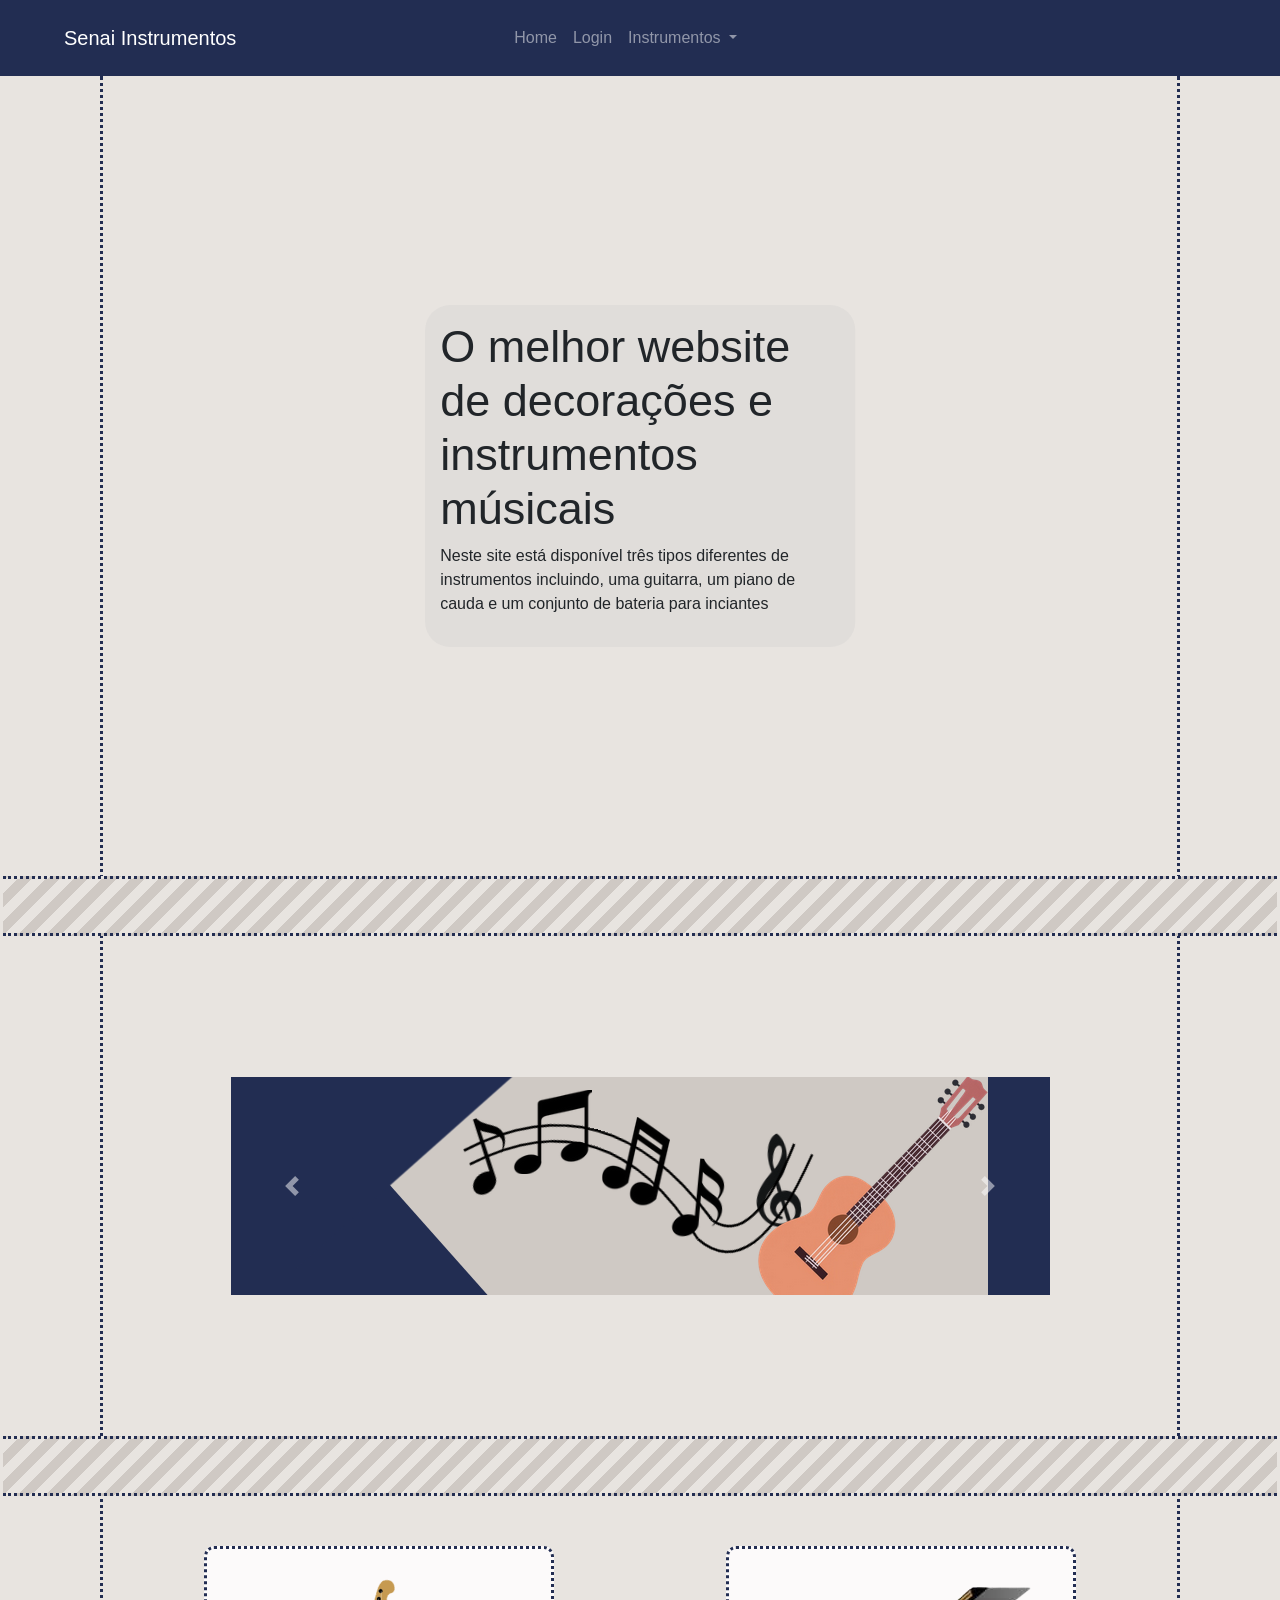
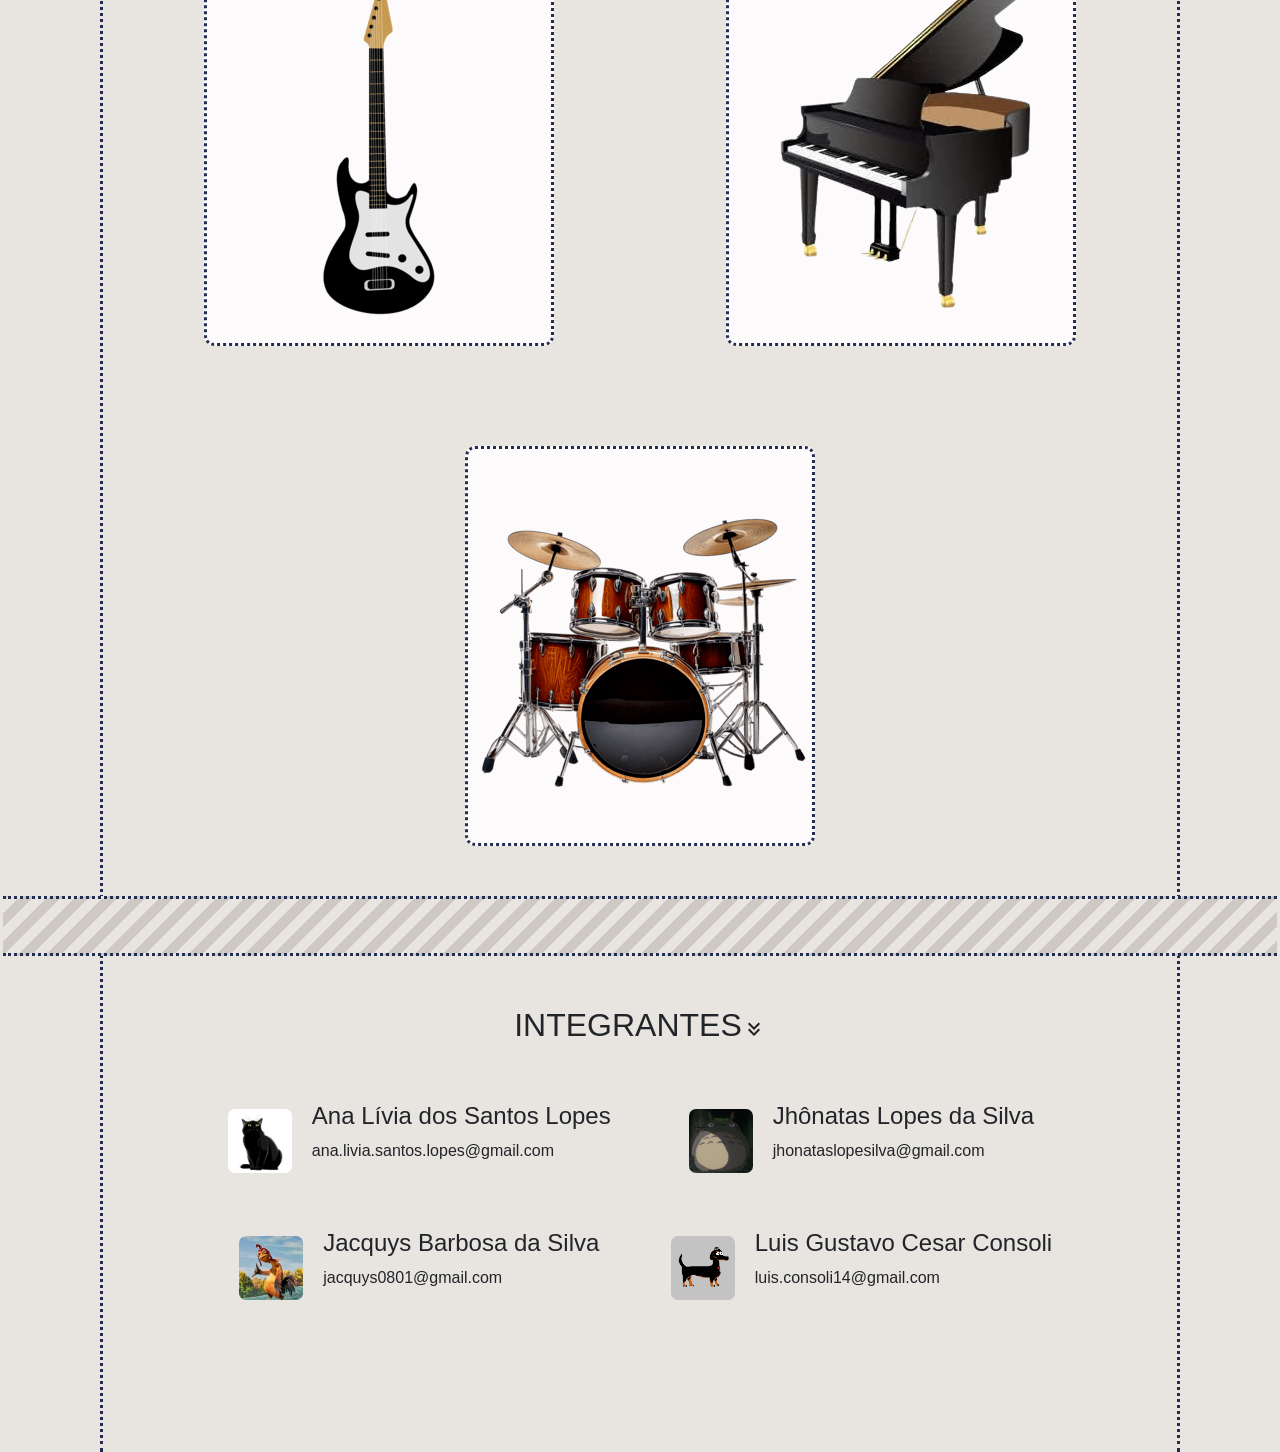
==== commit d6facffd: "commit responsividade" ====
--- a/index.html
+++ b/index.html
@@ -23,6 +23,9 @@
             <ul class="navbar-nav mx-auto">
               <li class="nav-item d-flex">
                 <a class="nav-link" aria-current="page" href="index.html"> Home </a>
+              </li>
+              <li class="nav-item d-flex">
+                <a class="nav-link" aria-current="page" href="login.html"> Login </a>
               </li>
               <li class="dropdown">
                 <a class="nav-link dropdown-toggle" href="#" role="button" id="dropdownMenuLink" data-toggle="dropdown" aria-haspopup="true" aria-expanded="false">
--- a/index.css
+++ b/index.css
@@ -41,7 +41,6 @@
   transform: translate(-50%, -50%);
   width: 40%;
   height: auto;
-  z-index: 101;
   padding: 15px;
 
   background-color: rgb(199, 199, 199, 0.25);
@@ -176,13 +175,43 @@
   60%{transform: translateY(40px) rotate(40deg);}
   100%{transform: translateY(0) rotate(0);}
 }
-@media screen and (max-width: 1500px){
-  .quadrado{
+/* Tablet e telas menores */
+@media screen and (max-width: 1024px) {
+  .container_main {
+    padding: 0 30px;
+  }
+  .main_div {
+    width: 70%;
+  }
+}
+
+/* Celulares e telas estreitas */
+@media screen and (max-width: 768px) {
+  .container_main {
+    padding: 0 15px;
+  }
+  .main_div {
+    width: 90%;
+    padding: 10px;
+  }
+  .main{
+    height: 30vh;
+  }
+  .main_text {
+    font-size: 1.5rem;
+  }
+  .item_footer {
+    flex-direction: column;
+    gap: 15px;
+  }
+  .divisor {
     width: 100%;
   }
 }
-@media screen and (max-width: 1200px){
-  .container_main{
-    padding: 0 50px 0 50px;
+
+/* Ajustes para telas muito grandes */
+@media screen and (min-width: 1500px) {
+  .quadrado {
+    width: 1200px;
   }
 }
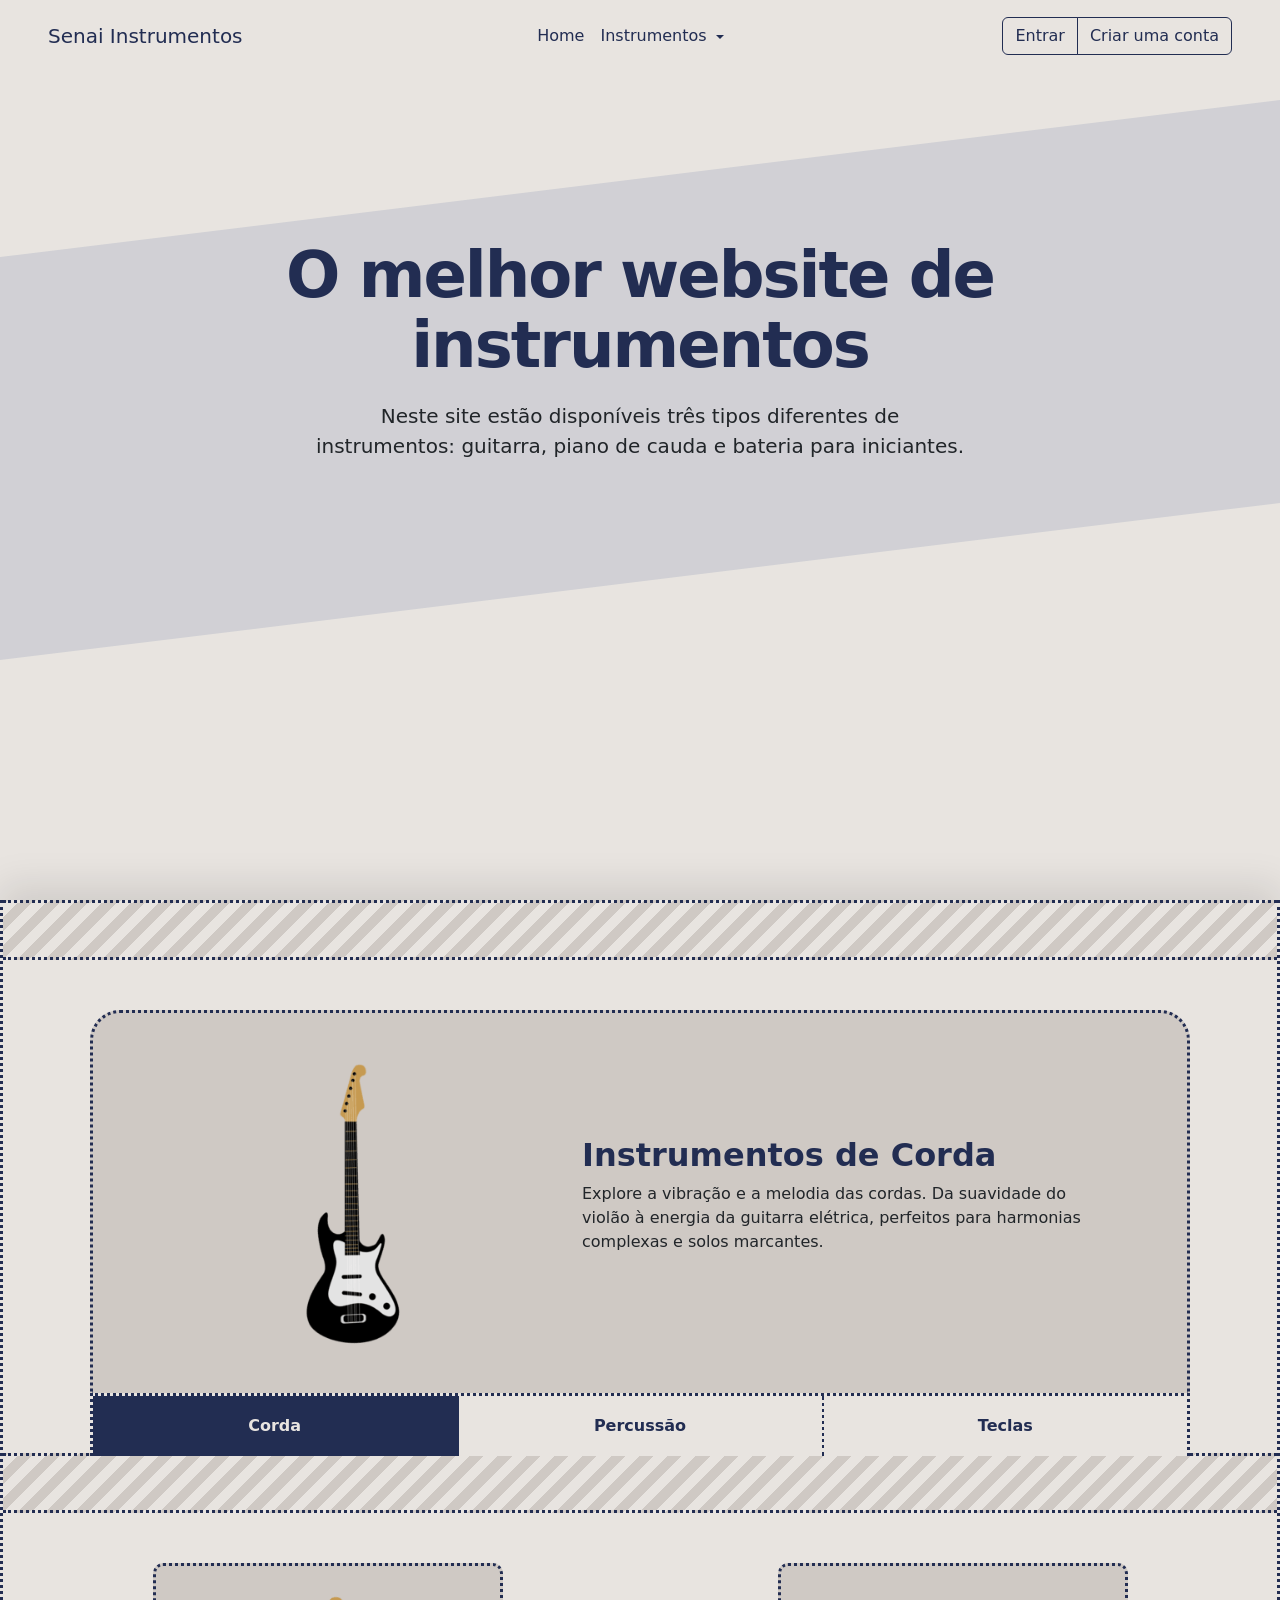
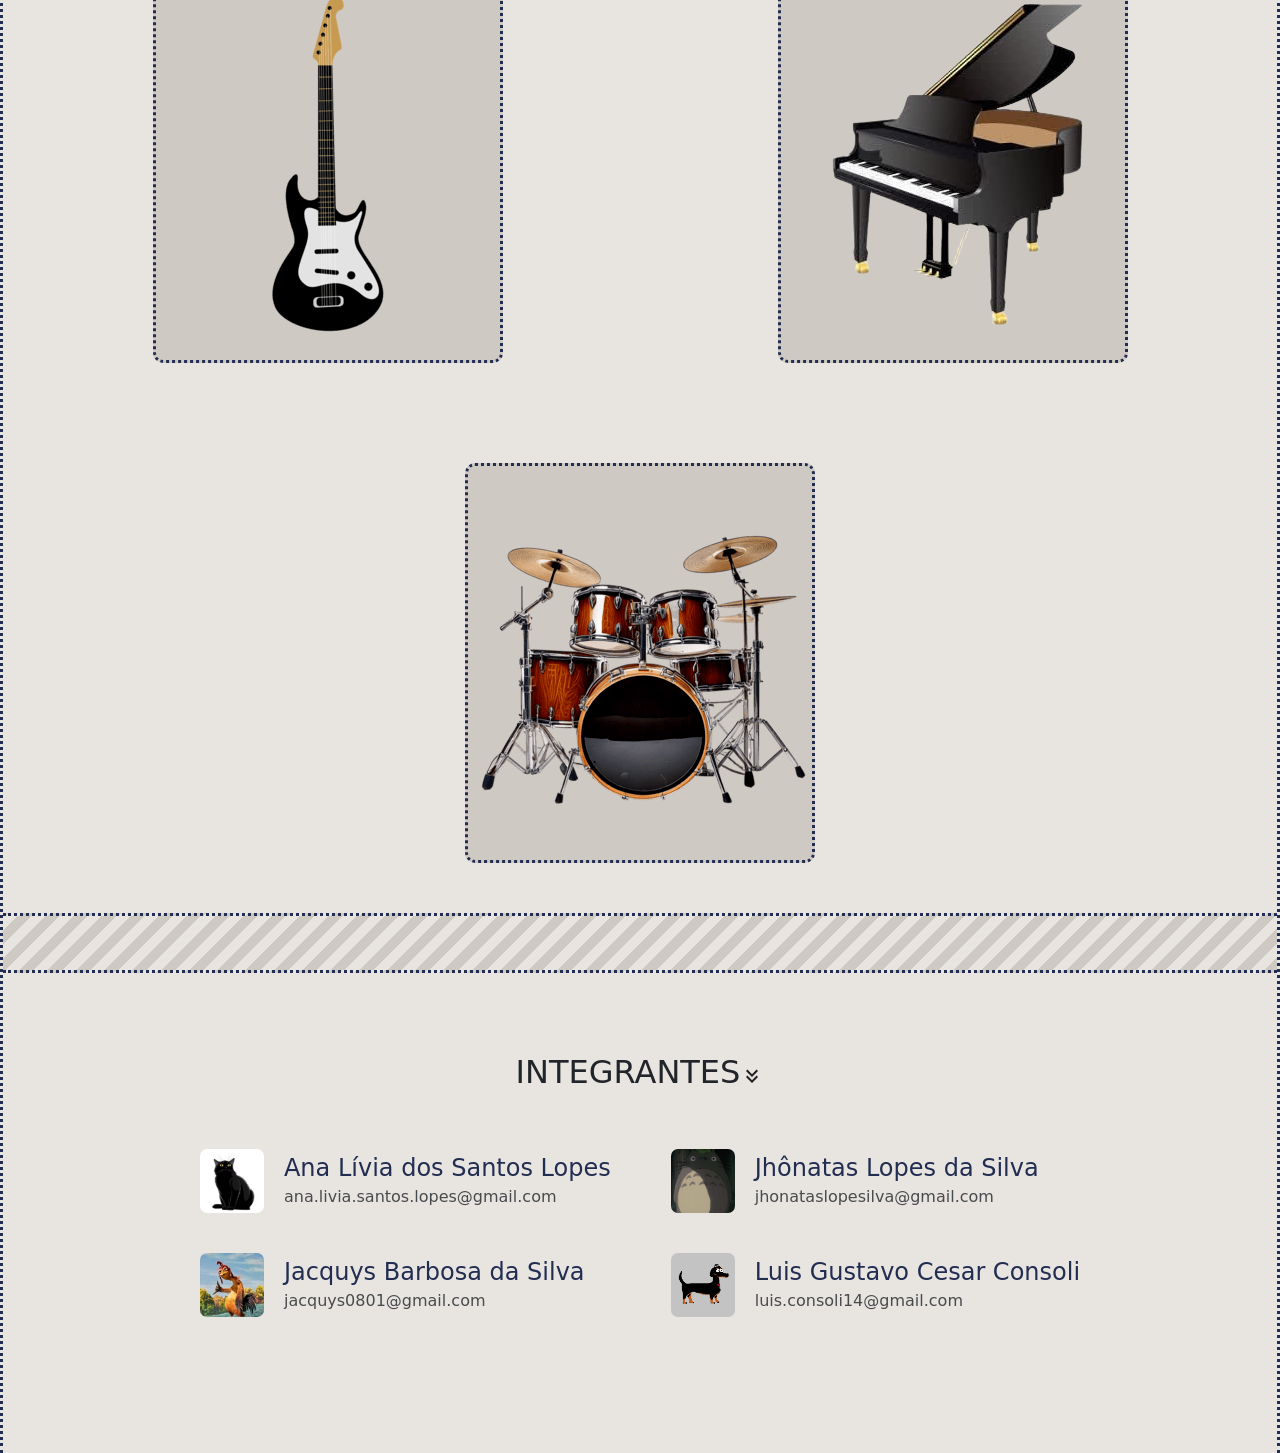
==== commit 7e0598e0: "primeiro commit" ====
--- a/index.html
+++ b/index.html
@@ -1,189 +1,300 @@
 <!doctype html>
 <html lang="pt-br">
-  <head>
-    <!-- Required meta tags -->
-    <meta charset="utf-8">
-    <meta name="viewport" content="width=device-width, initial-scale=1">
-
-    <!-- Bootstrap CSS -->
-    <link rel="stylesheet" href="https://cdn.jsdelivr.net/npm/bootstrap@4.0.0/dist/css/bootstrap.min.css" integrity="sha384-Gn5384xqQ1aoWXA+058RXPxPg6fy4IWvTNh0E263XmFcJlSAwiGgFAW/dAiS6JXm" crossorigin="anonymous">
-    <link rel="stylesheet" href="index.css">
-    <link rel="stylesheet" href="card.css">
-    <title>Home</title>
-  </head>
-  <body>
-    <!-- Navbar-->
-    <nav class="navbar container-fluid position-fixed navbar-expand-lg navbar-dark d-flex justify-content-center" style="z-index: 999;">
-        <div class="container-fluid mx-5" style="padding: 10px 0 10px 0;">
-          <a class="navbar-brand" href="#">Senai Instrumentos</a>
-          <button class="navbar-toggler" type="button" data-bs-toggle="collapse" data-bs-target="#navbarSupportedContent" aria-controls="navbarSupportedContent" aria-expanded="false" aria-label="Toggle navigation">
-            <span class="navbar-toggler-icon"></span>
-          </button>
-          <div class="collapse navbar-collapse" style="margin-right: 217.06px;" id="navbarSupportedContent">
-            <ul class="navbar-nav mx-auto">
-              <li class="nav-item d-flex">
-                <a class="nav-link" aria-current="page" href="index.html"> Home </a>
-              </li>
-              <li class="nav-item d-flex">
-                <a class="nav-link" aria-current="page" href="login.html"> Login </a>
-              </li>
-              <li class="dropdown">
-                <a class="nav-link dropdown-toggle" href="#" role="button" id="dropdownMenuLink" data-toggle="dropdown" aria-haspopup="true" aria-expanded="false">
-                  Instrumentos
-                </a>
-
-                <div class="dropdown-menu" aria-labelledby="dropdownMenuLink">
-                  <a class="dropdown-item" href="criticabarbie.html">Guitarra</a>
-                  <a class="dropdown-item" href="criticaguardioes.html">Piano</a>
-                  <a class="dropdown-item" href="oppen.html">Bateria</a>
-                </div>
-              </li>
-              <!-- <li class="nav-item">
-                <a class="nav-link disabled" aria-disabled="true">Disabled</a>
-              </li> -->
+
+<head>
+  <!-- Required meta tags -->
+  <meta charset="utf-8">
+  <meta name="viewport" content="width=device-width, initial-scale=1">
+
+  <!-- Bootstrap CSS -->
+  <link href="https://cdn.jsdelivr.net/npm/bootstrap@5.3.8/dist/css/bootstrap.min.css" rel="stylesheet"
+    integrity="sha384-sRIl4kxILFvY47J16cr9ZwB07vP4J8+LH7qKQnuqkuIAvNWLzeN8tE5YBujZqJLB" crossorigin="anonymous">
+  <link rel="stylesheet" href="index.css">
+  <link rel="stylesheet" href="card.css">
+  <title>Home</title>
+</head>
+
+<body>
+  <!-- Navbar-->
+  <nav id="mainNavbar" class="navbar navbar-expand-lg navbar-dark position-fixed w-100">
+    <div class="container-fluid px-5 py-2">
+      <a class="navbar-brand" href="index.html">Senai Instrumentos</a>
+
+      <button class="navbar-toggler" type="button" data-bs-toggle="collapse" data-bs-target="#navbarSupportedContent"
+        aria-controls="navbarSupportedContent" aria-expanded="false" aria-label="Toggle navigation">
+        <span class="navbar-toggler-icon"></span>
+      </button>
+
+      <div class="collapse navbar-collapse" id="navbarSupportedContent">
+
+        <ul class="navbar-nav ms-auto mb-2 mb-lg-0">
+          <li class="nav-item">
+            <a class="nav-link active" href="index.html">Home</a>
+          </li>
+          <li class="nav-item dropdown">
+            <a class="nav-link dropdown-toggle active" href="#" id="navbarDropdown" role="button"
+              data-bs-toggle="dropdown" aria-expanded="false">
+              Instrumentos
+            </a>
+            <ul class="dropdown-menu" aria-labelledby="navbarDropdown">
+              <li><a class="dropdown-item" href="criticabarbie.html">Guitarra</a></li>
+              <li><a class="dropdown-item" href="criticaguardioes.html">Piano</a></li>
+              <li><a class="dropdown-item" href="oppen.html">Bateria</a></li>
             </ul>
+          </li>
+        </ul>
+
+        <ul class="navbar-nav ms-auto">
+          <li>
+            <div class="btn-group" role="group" aria-label="Basic outlined example">
+              <a href="login.html" class="btn btn-outline-custom">Entrar</a>
+              <a href="cadastro.html" class="btn btn-outline-custom">Criar uma conta</a>
+            </div>
+          </li>
+        </ul>
+
+      </div>
+    </div>
+  </nav>
+
+  <!--  -->
+  <div class="main container-fluid d-flex flex-column align-items-center justify-content-start">
+    <div class="music-notes-layer"></div>
+
+    <div class="text-center hero-content px-3">
+      <h1 class="main_text">O melhor website de <br>instrumentos</h1>
+      <p class="lead mx-auto" style="max-width: 650px; font-size: 1.25rem;">
+        Neste site estão disponíveis três tipos diferentes de instrumentos:
+        guitarra, piano de cauda e bateria para iniciantes.
+      </p>
+    </div>
+
+    <div class="spline-mini-container">
+      
+    </div>
+  </div>
+  <div class="container_main">
+    <div class="bordas">
+
+      <!--  -->
+      <div class="divisor"></div>
+
+      <div class="div_fundo_container flex-column animar">
+
+        <div class="tab-content custom-card-top w-100" id="instrumentosTabContent">
+
+          <div class="tab-pane fade show active" id="cordas" role="tabpanel">
+            <div class="row align-items-center g-0">
+              <div class="col-md-5 text-center">
+                <img src="img/gui.png" class="img-fluid" style="max-height: 300px;" alt="Guitarra">
+              </div>
+              <div class="col-md-7 px-4">
+                <h2 class="fw-bold" style="color: #222d52;">Instrumentos de Corda</h2>
+                <p>Explore a vibração e a melodia das cordas. Da suavidade do violão à energia da guitarra elétrica,
+                  perfeitos para harmonias complexas e solos marcantes.</p>
+              </div>
+            </div>
+          </div>
+
+          <div class="tab-pane fade" id="percussao" role="tabpanel">
+            <div class="row align-items-center g-0">
+              <div class="col-md-5 text-center">
+                <img src="img/bat.png" class="img-fluid" style="max-height: 300px;" alt="Bateria">
+              </div>
+              <div class="col-md-7 px-4">
+                <h2 class="fw-bold" style="color: #222d52;">Instrumentos de Percussão</h2>
+                <p>Sinta o ritmo e a pulsação. Conjuntos de bateria e percussão rítmica que definem a base e a energia
+                  de qualquer composição musical rítmica.</p>
+              </div>
+            </div>
+          </div>
+
+          <div class="tab-pane fade" id="teclas" role="tabpanel">
+            <div class="row align-items-center g-0">
+              <div class="col-md-5 text-center">
+                <img src="img/pian.png" class="img-fluid" style="max-height: 300px;" alt="Piano">
+              </div>
+              <div class="col-md-7 px-4">
+                <h2 class="fw-bold" style="color: #222d52;">Instrumentos de Teclas</h2>
+                <p>A elegância do piano de cauda e a versatilidade dos teclados modernos. Um universo de notas e
+                  possibilidades sonoras ao alcance dos seus dedos.</p>
+              </div>
+            </div>
           </div>
         </div>
-      </nav>
-
-      <div class="" style="height: 76px;"></div>
-
-      <!--  -->
-      <div class="container_main">
-        <div class="bordas">
-          <div class="main container-fluid h-lg row">
-              <span class="main_div">
-                <h1 class="main_text">O melhor website de decorações e instrumentos músicais</h1>
-                <p>Neste site está disponível três tipos diferentes de instrumentos incluindo, uma guitarra, um piano de cauda e um conjunto de bateria para inciantes</p>
-              </span>
-              <iframe class="fundo_3d" src='https://my.spline.design/miniroomremakecopyprogrammerroom-Y5254fxgfsBkAkt3zBCQ5rfI/' frameborder='0' width='100%' height='100%'></iframe>
-              <!-- <iframe src='https://my.spline.design/miniroomremakecopyprogrammerroom-Y5254fxgfsBkAkt3zBCQ5rfI/' frameborder='0' width='100%' height='100%' class="fundo_3d"></iframe> -->
-          </div>
+
+        <div class="nav btn-group custom-btn-group w-100" role="tablist">
+          <button class="btn active" data-bs-toggle="pill" data-bs-target="#cordas" type="button">Corda</button>
+          <button class="btn" data-bs-toggle="pill" data-bs-target="#percussao" type="button">Percussão</button>
+          <button class="btn" data-bs-toggle="pill" data-bs-target="#teclas" type="button">Teclas</button>
+        </div>
+
+      </div>
+      <!--Final do carrosel-->
+
+      <div class="divisor"></div>
+
+      <section id="cards" class="container-fluid">
+        <div class="container_cards">
+          <div class="flip-card animar">
+            <div class="flip-card-inner">
+              <!-- Frente do Card -->
+              <div class="flip-card-front">
+                <img src="img/gui.png" alt="">
+              </div>
+              <!-- Verso do Card -->
+              <div class="flip-card-back">
+                <h2>Ver mais sobre Guitarra</h2>
+                <a href="criticabarbie.html" class="bnt_card">Ver mais</a>
+              </div>
+            </div>
+          </div>
+          <div class="flip-card animar">
+            <div class="flip-card-inner">
+              <!-- Frente do Card -->
+              <div class="flip-card-front">
+                <img src="img/pian.png" alt="">
+              </div>
+              <!-- Verso do Card -->
+              <div class="flip-card-back">
+                <h2>Ver mais sobre Piano</h2>
+                <a href="criticaguardioes.html" class="bnt_card">Ver mais</a>
+              </div>
+            </div>
+          </div>
+          <div class="flip-card animar">
+            <div class="flip-card-inner">
+              <!-- Frente do Card -->
+              <div class="flip-card-front">
+                <img src="img/bat.png" alt="">
+              </div>
+              <!-- Verso do Card -->
+              <div class="flip-card-back">
+                <h2>Ver mais sobre Bateria</h2>
+                <a href="oppen.html" class="bnt_card">Ver mais</a>
+              </div>
+            </div>
+          </div>
+        </div>
+      </section>
+      <div class="divisor"></div>
+<div class="footer">
+  <span style="display: flex; align-items: center;">
+    <h2>INTEGRANTES</h2>
+    <img src="img/arrow_down.svg" alt="">
+  </span>
+  
+  <div class="footer-grid animar"> 
+    <div class="footer-column">
+      <span class="item_footer">
+        <img src="img/gat.avif" alt="" class="logo anima1">
+        <span>
+          <h4>Ana Lívia dos Santos Lopes</h4>
+          <p>ana.livia.santos.lopes@gmail.com</p>
+        </span>
+      </span>
+      <span class="item_footer">
+        <img src="img/joao.jpg" alt="" class="logo anima2">
+        <span>
+          <h4>Jacquys Barbosa da Silva</h4>
+          <p>jacquys0801@gmail.com</p>
+        </span>
+      </span>
+    </div>
+
+    <div class="footer-column">
+      <span class="item_footer">
+        <img src="img/Totoro_in_the_rain.webp" alt="" class="logo anima3">
+        <span>
+          <h4>Jhônatas Lopes da Silva</h4>
+          <p>jhonataslopesilva@gmail.com</p>
+        </span>
+      </span>
+      <span class="item_footer">
+        <img src="img/logo1.png" alt="" class="logo anima4">
+        <span>
+          <h4>Luis Gustavo Cesar Consoli</h4>
+          <p>luis.consoli14@gmail.com</p>
+        </span>
+      </span>
+    </div>
+  </div>
+</div>
+      <br> <br> <br> <br>
+    </div>
+  </div>
+
+
+  <script>
+    const navEl = document.querySelector('.navbar');
+
+    window.addEventListener('scroll', () => {
+      if (window.scrollY >= 50) {
+        navEl.classList.add('navbar-scrolled');
+      } else {
+        navEl.classList.remove('navbar-scrolled');
+      }
+    });
+
+window.addEventListener('scroll', function() {
+    const heroContent = document.querySelector('.hero-content');
+    const splineContainer = document.querySelector('.spline-mini-container');
+    const scrollPosition = window.scrollY;
+    const vh = window.innerHeight;
     
-          <!--  -->
-          <div class="divisor"></div>
-          <!--  -->
-
-          <!--carrossel-->
-          <div class="div_fundo_container">
-            <div id="carouselExampleControls" class="carousel slide animar" data-ride="carousel">
-              <div class="carousel-inner">
-                <div class="carousel-item active">
-                  <img class="d-block w-100" src="img/v.png" alt="First slide">
-                </div>
-                <div class="carousel-item">
-                  <img class="d-block w-100" src="img/p.png" alt="Second slide">
-                </div>
-                <div class="carousel-item">
-                  <img class="d-block w-100" src="img/b.png" alt="Third slide">
-                </div>
-              </div>
-              <a class="carousel-control-prev" href="#carouselExampleControls" role="button" data-slide="prev">
-                <span class="carousel-control-prev-icon" aria-hidden="true"></span>
-                <span class="sr-only">Previous</span>
-              </a>
-              <a class="carousel-control-next" href="#carouselExampleControls" role="button" data-slide="next">
-                <span class="carousel-control-next-icon" aria-hidden="true"></span>
-                <span class="sr-only">Next</span>
-              </a>
-            </div>
-          </div>
-          <!--Final do carrosel-->
-
-          <div class="divisor"></div>
-
-          <section id="cards" class="container-fluid">
-            <div class="container_cards">
-              <div class="flip-card animar">
-                  <div class="flip-card-inner">
-                      <!-- Frente do Card -->
-                      <div class="flip-card-front">
-                      <img src="img/gui.png" alt="">
-                      </div>
-                      <!-- Verso do Card -->
-                      <div class="flip-card-back">
-                      <h2>Ver mais sobre Guitarra</h2>
-                      <a href="criticabarbie.html" class="bnt_card">Ver mais</a>
-                      </div>
-                  </div>
-              </div>
-              <div class="flip-card animar">
-                  <div class="flip-card-inner">
-                      <!-- Frente do Card -->
-                      <div class="flip-card-front">
-                      <img src="img/pian.png" alt="">
-                      </div>
-                      <!-- Verso do Card -->
-                      <div class="flip-card-back">
-                      <h2>Ver mais sobre Piano</h2>
-                      <a href="criticaguardioes.html" class="bnt_card">Ver mais</a>
-                      </div>
-                  </div>
-              </div>
-              <div class="flip-card animar">
-                  <div class="flip-card-inner">
-                      <!-- Frente do Card -->
-                      <div class="flip-card-front">
-                      <img src="img/bat.png" alt="">
-                      </div>
-                      <!-- Verso do Card -->
-                      <div class="flip-card-back">
-                      <h2>Ver mais sobre Bateria</h2>
-                      <a href="oppen.html" class="bnt_card">Ver mais</a>
-                      </div>
-                  </div>
-              </div>
-            </div>
-          </section>
-          <div class="divisor"></div>
-          <div class="footer">
-            <span style="display: flex; align-items: center;">
-              <h2>INTEGRANTES</h2>
-              <img src="img/arrow_down.svg" alt="">
-            </span>
-            <div style="display: flex; gap: 60px; margin-top: 50px;" class="animar">
-              <div>
-                <span class="item_footer">
-                  <img src="img/gat.avif" alt="" class="logo anima1">
-                  <span>
-                    <h4>Ana Lívia dos Santos Lopes</h4>
-                    <p>ana.livia.santos.lopes@gmail.com</p>
-                  </span>
-                </span>
-                <span class="item_footer">
-                  <img src="img/joao.jpg" alt="" class="logo anima2">
-                  <span>
-                    <h4>Jacquys Barbosa da Silva</h4>
-                    <p>jacquys0801@gmail.com</p>
-                  </span>
-                </span>
-              </div>
-              <div>
-                <span class="item_footer">
-                  <img src="img/Totoro_in_the_rain.webp" alt="" class="logo anima3">
-                  <span>
-                    <h4>Jhônatas Lopes da Silva</h4>
-                    <p>jhonataslopesilva@gmail.com</p>
-                  </span>
-                </span>
-                <span class="item_footer">
-                  <img src="img/logo1.png" alt="" class="logo anima4">
-                  <span>
-                    <h4>Luis Gustavo Cesar Consoli</h4>
-                    <p>luis.consoli14@gmail.com</p>
-                  </span>
-                </span>
-              </div>
-            </div>
-          </div>
-          <br> <br> <br> <br>   
-        </div>
-      </div>  
-
+    if (scrollPosition <= vh) {
+        // Cálculo do efeito (escala de 1 a 0.85 e opacidade de 1 a 0)
+        const scaleValue = 1 - (scrollPosition / vh) * 0.15;
+        const opacityValue = 1 - (scrollPosition / vh) * 0.8;
+        
+        // Aplica apenas nos elementos de conteúdo
+        if(heroContent) {
+            heroContent.style.transform = `scale(${scaleValue})`;
+            heroContent.style.opacity = opacityValue;
+        }
+        if(splineContainer) {
+            splineContainer.style.transform = `scale(${scaleValue})`;
+            splineContainer.style.opacity = opacityValue;
+        }
+    }
+});
+function createNotes() {
+    const layer = document.querySelector('.music-notes-layer');
+    if(!layer) return;
+
+    const noteIcons = ['♪', '♫', '♩', '♬', '♭'];
     
+    for (let i = 0; i < 20; i++) { // Aumentei um pouco a quantidade
+        let note = document.createElement('div');
+        note.className = 'note';
+        note.innerText = noteIcons[Math.floor(Math.random() * noteIcons.length)];
+        
+        note.style.left = Math.random() * 100 + "vw";
+        note.style.fontSize = (Math.random() * 20 + 20) + "px";
+        
+        // Cores baseadas no seu azul escuro e no azul da faixa
+        note.style.color = Math.random() > 0.5 ? '#222d52' : '#4a5c91';
+        
+        // --- O PULO DO GATO ---
+        // Usar um valor negativo (ex: -10s) faz a animação começar "no meio"
+        const delay = Math.random() * 15;
+        note.style.animationDelay = `-${delay}s`; 
+        
+        // Velocidades diferentes para dar profundidade
+        const duration = 10 + Math.random() * 10;
+        note.style.animationDuration = `${duration}s`;
+        
+        layer.appendChild(note);
+    }
+}
+
+// Chama a função ao carregar a página
+document.addEventListener('DOMContentLoaded', createNotes);
+  </script>
   <script src="carregando_items.js"></script>
-  <script src="https://code.jquery.com/jquery-3.2.1.slim.min.js" integrity="sha384-KJ3o2DKtIkvYIK3UENzmM7KCkRr/rE9/Qpg6aAZGJwFDMVNA/GpGFF93hXpG5KkN" crossorigin="anonymous"></script>
-  <script src="https://cdn.jsdelivr.net/npm/popper.js@1.12.9/dist/umd/popper.min.js" integrity="sha384-ApNbgh9B+Y1QKtv3Rn7W3mgPxhU9K/ScQsAP7hUibX39j7fakFPskvXusvfa0b4Q" crossorigin="anonymous"></script>
-  <script src="https://cdn.jsdelivr.net/npm/bootstrap@4.0.0/dist/js/bootstrap.min.js" integrity="sha384-JZR6Spejh4U02d8jOt6vLEHfe/JQGiRRSQQxSfFWpi1MquVdAyjUar5+76PVCmYl" crossorigin="anonymous"></script>
-  </body>
+  <script src="https://cdn.jsdelivr.net/npm/bootstrap@5.3.8/dist/js/bootstrap.bundle.min.js"
+    integrity="sha384-FKyoEForCGlyvwx9Hj09JcYn3nv7wiPVlz7YYwJrWVcXK/BmnVDxM+D2scQbITxI"
+    crossorigin="anonymous"></script>
+</body>
+
 </html>
--- a/index.css
+++ b/index.css
@@ -4,16 +4,9 @@
   padding: 0;
 }
 body{
-  /* background: linear-gradient(to right, #e8e4e0, #cfc9c4); */
-  background-color: #e8e4e0;
+  background: linear-gradient(to bottom, #e8e4e0, #cfc9c4);
+  /* background-color: #e8e4e0; */
   overflow-x: hidden;
-}
-.container_main{
-  padding: 0 100px 0 100px;
-  z-index: 20;
-}
-nav{
-  background-color: #222d52;
 }
 .bordas{
   border: 3px dotted #222d52;
@@ -24,37 +17,21 @@
   align-items: center;
   justify-content: center;
   z-index: 10;
-}
-.main{
-  position: relative;
-  height: 800px;
-  margin: 0;
-  padding: 0;
-  z-index: 5;
-}
-
+  background-color: transparent;
+}
 .main_div{
   flex-direction: column;
   position: absolute;
-  top: 50%;
+  bottom: 0%;
   left: 50%;
-  transform: translate(-50%, -50%);
+  transform: translate(-50%, 0%) !important;
   width: 40%;
   height: auto;
+  z-index: 101;
   padding: 15px;
 
   background-color: rgb(199, 199, 199, 0.25);
   border-radius: 25px;
-}
-.main_text{
-  font-size: clamp(1.8rem, 5vh, 5rem);
-}
-.fundo_3d{
-  z-index: 100;
-  position: absolute;
-  top: 0;
-  right: 0;
-  padding: 0;
 }
 .mx-6{
   margin: 0 2vw 0 2vw;
@@ -65,7 +42,7 @@
   border-left: 0px;
   border-right: 0px;
   height: 60px;
-  width: calc(100% + 200px);
+  width: 100%;
   background-image: repeating-linear-gradient(
     135deg,
     #e8e4e0,
@@ -77,62 +54,63 @@
 .animar{
   opacity: 0;
   transform: translateY(20px);
-  transition: 0.6s;
+  transition: 1s;
 }
 .animar.show{
   opacity: 1;
   transform: translateY(0);
 }
-.quadrado{
-  width: 1200px;
-  overflow: hidden;
-  height: 350px;
-}
-.div_fundo_container{
-  width: 100%;
-  /* height: clamp(1.8rem, 50vh, 50rem); */
-  height: 500px;
-  padding: 5px;
-  display: flex;
-  align-items: center;
-  justify-content: center;
-}
-.div_fundo{
-  display: flex;
-  align-items: center;
-  justify-content: center;
-  top: 50%;
-  height: 100%;
-  width: 100%;
-  background-color: #cfc9c4;
-  border: 3px dotted #222d52;
-  border-radius: 15px;
-}
-.center{
-  display: flex;
-  align-items: center;
-  justify-content: center;
-}
-.footer{
-  margin-top: 50px;
-  display: flex;
-  flex-direction: column;
-  justify-content: center;
-  align-items: center;
-  width: 100%;
-}
-.item_footer{
-  display: flex;
-  justify-content: center;
-  align-items: center;
-  gap: 20px;
-  margin-bottom: 50px;
-}
-.logo{
-  width: 64px;
-  height: 64px;
-  border-radius: 7px;
-  left: 0;
+.footer {
+    margin-top: 80px;
+    padding: 0 20px; /* Margem de segurança nas laterais */
+    display: flex;
+    flex-direction: column;
+    align-items: center;
+    width: 100%;
+}
+
+.footer-grid {
+    display: flex;
+    flex-wrap: wrap; /* Permite que os itens "pulem" para a linha de baixo */
+    justify-content: center;
+    gap: 20px 60px; /* 20px vertical, 60px horizontal */
+    margin-top: 50px;
+    width: 100%;
+    max-width: 1200px;
+}
+
+.footer-column {
+    display: flex;
+    flex-direction: column;
+    min-width: 280px; /* Garante que os nomes não fiquem espremidos */
+}
+
+.item_footer {
+    display: flex;
+    align-items: center;
+    gap: 20px;
+    margin-bottom: 40px;
+    text-align: left; /* Alinha o texto à esquerda do ícone */
+}
+
+.item_footer h4 {
+    margin-bottom: 2px;
+    font-size: 1.5rem;
+    color: #222d52;
+}
+
+.item_footer p {
+    margin-bottom: 0;
+    font-size: 1rem;
+    opacity: 0.8;
+}
+
+.logo {
+    width: 64px;
+    height: 64px;
+    border-radius: 7px;
+    object-fit: cover; /* Garante que a foto não distorça se não for quadrada */
+    flex-shrink: 0;   /* Impede que a foto diminua no celular */
 }
 
 .anima1{
@@ -175,43 +153,369 @@
   60%{transform: translateY(40px) rotate(40deg);}
   100%{transform: translateY(0) rotate(0);}
 }
-/* Tablet e telas menores */
-@media screen and (max-width: 1024px) {
-  .container_main {
-    padding: 0 30px;
+/* nav-link */
+.nav-link{
+  transition: opacity ease-in-out 0.3s;
+}
+.nav-link:hover{
+  opacity: 0.7;
+}
+/* Estado Normal */
+.btn-outline-custom {
+    color: #e8e4e0;
+    border-color: #e8e4e0;
+    background-color: transparent;
+    transition: all 0.3s ease;
+}
+
+/* Estado de Hover (Ao passar o mouse) */
+.btn-outline-custom:hover {
+    background-color: #c7c4c1 !important;
+    border-color: #e8e4e0;
+    color: #333; /* Cor do texto escura para dar contraste com o bege claro */
+}
+
+/* Quando o botão está selecionado/clicado */
+.btn-check:checked + .btn-outline-custom,
+.btn-outline-custom:active {
+    background-color: #e8e4e0;
+    border-color: #e8e4e0;
+    color: #333;
+}
+.hero-content {
+    position: relative;
+    z-index: 2; /* Fica na frente da faixa ::before */
+}
+/* Container principal com o fundo que você definiu */
+.main_text {
+    color: #222d52;
+    font-size: 4rem; /* Tamanho bem maior para o título */
+    font-weight: 800; /* Deixa a fonte bem robusta */
+    line-height: 1.1;
+    margin-top: 60px; /* Empurra o título mais para baixo */
+    margin-bottom: 20px;
+    letter-spacing: -2px; /* Estilo moderno de títulos grandes */
+}
+
+/* Container Principal (Ajustes para conter a faixa) */
+.main {
+    position: sticky;
+    top: 0;
+    z-index: 1;
+    height: 100vh;
+    width: 100%;
+    display: flex;
+    flex-direction: column;
+    align-items: center;
+    justify-content: flex-start;
+    padding-top: 180px; /* Mantém o texto abaixo da navbar */
+    margin: 0;
+    
+    /* Importante: overflow hidden para a faixa angulada não criar scroll */
+    overflow: hidden; 
+    
+    background-color: #e8e4e0; /* Fundo bege */
+}
+
+/* Criamos uma classe para o que deve diminuir */
+.hero-content, .spline-mini-container {
+    transition: transform 0.1s linear, opacity 0.1s linear;
+    will-change: transform, opacity; /* Melhora a performance */
+}
+
+/* Criando a Faixa Azul Angulada */
+.main::before {
+    content: "";
+    position: absolute;
+    
+    /* Centraliza verticalmente na área do texto */
+    top: 20%; 
+    left: -50vw; /* Começa bem fora da tela na esquerda */
+    
+    /* Garante que a faixa atravesse toda a visão, mesmo rotacionada */
+    width: 200vw; 
+    
+    /* Altura suficiente para cobrir o H1 e o P */
+    height: 400px; 
+    
+    /* Sua nova cor: Um azul mais claro e suave */
+    background-color: rgba(74, 92, 145, 0.15); /* #4a5c91 com transparência */
+    
+    /* A ROTAÇÃO: 30 graus para cima (sentido anti-horário) */
+    transform: rotate(-7deg);
+    
+    /* Coloca a faixa atrás do texto, mas na frente do fundo bege */
+    z-index: -1; 
+    
+    /* Suaviza as bordas da faixa */
+    pointer-events: none; /* Garante que não atrapalhe cliques no Spline */
+}
+
+/* Garante que o container de baixo comece exatamente onde o main termina */
+.container_main {
+    position: relative;
+    z-index: 10;
+    background-color: #e8e4e0;
+    min-height: 100vh;
+    /* Remove qualquer margem que possa separar as duas seções */
+    margin-top: 0; 
+    box-shadow: 0 -15px 35px rgba(0,0,0,0.1);
+}
+
+/* O "Spline" menor e sem bordas */
+.spline-mini-container {
+  width: 100%;
+  max-width: 700px; /* Bem menor que o anterior */
+  height: 350px;    /* Altura reduzida para não ocupar a tela toda */
+  background: transparent; /* Garante que não haja fundo branco */
+  overflow: hidden;
+  /* Removido bordas e sombras para um look "clean" */
+}
+:root {
+  /* Sua cor #222d52 convertida para RGB para podermos controlar a transparência */
+  --nav-bg: rgba(34, 45, 82, 0); 
+}
+
+.navbar {
+  /* A mágica acontece aqui: transicionamos o background-color */
+  background-color: var(--nav-bg) !important;
+  transition: background-color 0.6s cubic-bezier(0.4, 0, 0.2, 1) !important;
+  border-bottom: 1px solid transparent;
+
+  position: fixed !important; /* Garante que ela não saia do lugar */
+  top: 0;                     /* Alinha no topo absoluto */
+  left: 0;                    /* Alinha na esquerda absoluta */
+  width: 100%;                /* Ocupa a largura total */
+  z-index: 9999 !important;
+}
+
+/* Quando a classe de scroll for adicionada */
+.navbar.navbar-scrolled {
+  --nav-bg: rgba(34, 45, 82, 0.95); /* Cor sólida com 95% de opacidade */
+  border-bottom: 1px solid rgba(232, 228, 224, 0.1); /* Um detalhe sutil na borda */
+  backdrop-filter: blur(8px); /* Efeito de vidro */
+}
+/* 1. Cores Iniciais (Navbar Transparente) */
+.navbar .nav-link, 
+.navbar .navbar-brand {
+    color: #222d52 !important; /* Sua cor azul escura para dar contraste no bege */
+    transition: color 0.4s ease;
+}
+
+/* 2. Cores após o Scroll (Navbar Escura) */
+.navbar.navbar-scrolled .nav-link, 
+.navbar.navbar-scrolled .navbar-brand {
+    color: #e8e4e0 !important; /* Cor clara para destacar no fundo escuro */
+}
+
+/* 3. Ajuste para o botão do menu mobile (hamburguer) */
+.navbar-toggler {
+    border-color: #222d52 !important;
+}
+
+/* Forçar cor do ícone hamburguer quando transparente */
+.navbar-toggler-icon {
+    /* Esse filtro transforma o ícone branco do Bootstrap em azul #222d52 */
+    filter: invert(13%) sepia(35%) saturate(1234%) hue-rotate(195deg) brightness(95%) contrast(90%);
+}
+
+/* Voltar o ícone para branco/claro no scroll */
+.navbar.navbar-scrolled .navbar-toggler-icon {
+    filter: invert(100%) sepia(0%) saturate(0%) brightness(100%) contrast(100%);
+}
+
+/* Estado Inicial: Borda e Texto Azul Escuro */
+.navbar .btn-outline-custom {
+    color: #222d52 !important;
+    border-color: #222d52 !important;
+    transition: all 0.4s ease;
+}
+
+/* Estado após Scroll: Borda e Texto Bege Claro */
+.navbar.navbar-scrolled .btn-outline-custom {
+    color: #e8e4e0 !important;
+    border-color: #e8e4e0 !important;
+}
+
+/* Efeito de Hover para os botões na navbar */
+.navbar .btn-outline-custom:hover {
+    background-color: #222d52 !important;
+    color: #e8e4e0 !important;
+}
+
+/* Container centralizado com largura controlada */
+.div_fundo_container {
+    width: 90%; /* Ajuste para a largura que você tinha antes (ex: 1200px ou 90%) */
+    max-width: 1100px; 
+    margin: 0 auto -3px auto; /* O -3px puxa o divisor de baixo para encostar na borda */
+    background-color: transparent;
+    display: flex;
+    flex-direction: column;
+    justify-content: flex-end;
+    position: relative;
+    z-index: 11;
+    padding-top: 50px;
+}
+
+/* Card Superior */
+.custom-card-top {
+    background-color: #cfc9c4;
+    border: 3px dotted #222d52;
+    border-bottom: none; 
+    border-radius: 30px 30px 0 0;
+    width: 100%;
+    padding: 40px 5%;
+}
+
+/* Grupo de Botões */
+.custom-btn-group {
+    width: 100%;
+    border: 3px dotted #222d52;
+    border-bottom: none; /* Mantemos sem borda para fundir */
+    border-radius: 0;
+    display: flex;
+    overflow: hidden;
+}
+
+/* Botões */
+.custom-btn-group .btn {
+    flex: 1;
+    border: none !important;
+    border-right: 3px dotted #222d52 !important;
+    border-radius: 0 !important;
+    padding: 18px;
+    font-weight: 800;
+    color: #222d52 !important;
+    background-color: #e8e4e0 !important; 
+    transition: all 0.2s ease;
+}
+
+.custom-btn-group .btn:last-child {
+    border-right: none !important;
+}
+
+/* Botão Ativo */
+.custom-btn-group .btn.active {
+    background-color: #222d52 !important;
+    color: #e8e4e0 !important;
+}
+.music-notes-layer {
+    position: absolute;
+    top: 0;
+    left: 0;
+    width: 100%;
+    height: 100%;
+    pointer-events: none; /* Não atrapalha cliques */
+    z-index: 0; /* Fica atrás do texto, mas na frente da faixa azul */
+}
+.note {
+    position: absolute;
+    /* Começa abaixo da tela para não aparecer parada lá em cima */
+    top: 110vh; 
+    opacity: 0;
+    animation: floatUp 15s linear infinite;
+    pointer-events: none;
+    user-select: none;
+}
+/* Estilo principal do Menu Dropdown */
+.dropdown-menu {
+    background-color: #e8e4e0 !important; /* Cor de fundo bege igual ao site */
+    border: 3px dotted #222d52 !important; /* Borda pontilhada característica */
+    border-radius: 15px !important;
+    padding: 10px 0;
+    box-shadow: 0 10px 25px rgba(0,0,0,0.1);
+    margin-top: 10px !important; /* Espaço para não colar na navbar */
+}
+
+/* Estilo dos itens dentro do dropdown */
+.dropdown-item {
+    color: #222d52 !important;
+    font-weight: 600;
+    padding: 10px 20px;
+    transition: all 0.3s ease;
+}
+
+/* Efeito de hover (passar o mouse) nos itens */
+.dropdown-item:hover {
+    background-color: #222d52 !important; /* Inverte a cor: fundo azul */
+    color: #e8e4e0 !important; /* Texto claro */
+}
+
+/* Se a navbar estiver escura (scrolled), podemos ajustar o dropdown se necessário */
+.navbar.navbar-scrolled .dropdown-menu {
+    background-color: #e8e4e0 !important; /* Mantemos o bege para leitura clara */
+    border-color: #e8e4e0 !important; /* No fundo azul, a borda fica clara */
+}
+
+/* Ajuste da setinha do dropdown para aparecer sempre */
+.dropdown-toggle::after {
+    vertical-align: middle;
+    border-top-color: inherit; /* Segue a cor do texto "Instrumentos" */
+}
+@keyframes floatUp {
+    0% {
+        /* Garante que o ponto 0 seja abaixo da visão */
+        transform: translateY(0) rotate(0deg);
+        opacity: 0;
+    }
+    10% { opacity: 0.4; }
+    90% { opacity: 0.4; }
+    100% {
+        /* Sobe até sumir no topo */
+        transform: translateY(-130vh) rotate(360deg);
+        opacity: 0;
+    }
+}
+/* Ajuste para telas menores */
+@media screen and (max-width: 1500px){
+  .quadrado{
+    width: 100%;
   }
-  .main_div {
-    width: 70%;
-  }
-}
-
-/* Celulares e telas estreitas */
-@media screen and (max-width: 768px) {
-  .container_main {
-    padding: 0 15px;
-  }
-  .main_div {
-    width: 90%;
-    padding: 10px;
-  }
-  .main{
-    height: 30vh;
+}
+@media (max-width: 991px) {
+    .navbar-collapse {
+        background-color: #e8e4e0; /* Fundo igual ao do site no topo */
+        padding: 20px;
+        border-radius: 15px;
+        margin-top: 15px;
+        box-shadow: 0 5px 15px rgba(0,0,0,0.1);
+        border: 2px dotted #222d52;
+    }
+
+    /* Se a navbar já estiver escura, o menu mobile também fica escuro */
+    .navbar.navbar-scrolled .navbar-collapse {
+        background-color: #222d52;
+        border-color: #e8e4e0;
+    }
+}
+@media (max-width: 768px) {
+    .main_text {
+        font-size: 4rem;
+        margin-top: 40px;
+    }
+    .footer-grid {
+        gap: 0; /* No celular, o gap das colunas não é necessário */
+    }
+    
+    .item_footer {
+        gap: 15px; /* Reduz um pouco o espaço no mobile */
+        margin-bottom: 30px;
+    }
+
+    .item_footer h4 {
+        font-size: 1rem;
+    }
+
+    .item_footer p {
+        font-size: 0.8rem;
+    }
+}
+@media (max-width: 576px) {
+  .spline-mini-container {
+    height: 250px;
+    max-width: 90%;
   }
   .main_text {
-    font-size: 1.5rem;
-  }
-  .item_footer {
-    flex-direction: column;
-    gap: 15px;
-  }
-  .divisor {
-    width: 100%;
-  }
-}
-
-/* Ajustes para telas muito grandes */
-@media screen and (min-width: 1500px) {
-  .quadrado {
-    width: 1200px;
+    font-size: 3rem;
   }
 }
--- a/card.css
+++ b/card.css
@@ -38,7 +38,7 @@
 }
 
 .flip-card-front {
-  background-color: #fcfafa;
+  background-color: #cfc9c4;
   color: black;
   /* background-image: repeating-linear-gradient(
   45deg,
@@ -54,7 +54,7 @@
 .flip-card-back {
   display: flex;
   flex-direction: column;
-  background-color: #fcfafa;
+  background-color: rgba(74, 92, 145, 0.15);
   border: 3px dotted #222d52;
   color: #222d52;
   transform: rotateY(180deg); /* Começa de costas */
@@ -62,7 +62,7 @@
 }
 
 .bnt_card{
-  padding: 4px 5px 4px 5px;
+  padding: 7px 8px 7px 8px;
   border-radius: 5px;
   border: none;
   background: linear-gradient(to right, #fff7ef, hsl(0, 0%, 80%));
@@ -70,7 +70,26 @@
   text-decoration: none;
   color: #222d52;
   cursor: pointer;
+  overflow: hidden;
+  position: relative;
+}
+.bnt_card::after{
+  content: '♪';
+  position: absolute;
+  right: -10px;
+  transition: all 0.3s ease-in;
+  transform: translateY(-10px);
+}
+.bnt_card:hover::after{
+  transform: translateY(0px);
+  right: 17px;
 }
 .bnt_card:hover{
   transform: scale(1.1);
+  padding: 7px 38px 7px 8px;
+}
+@media (max-width: 768px){
+  .flip-card-front img{
+    width: 85%;
+  }
 }
